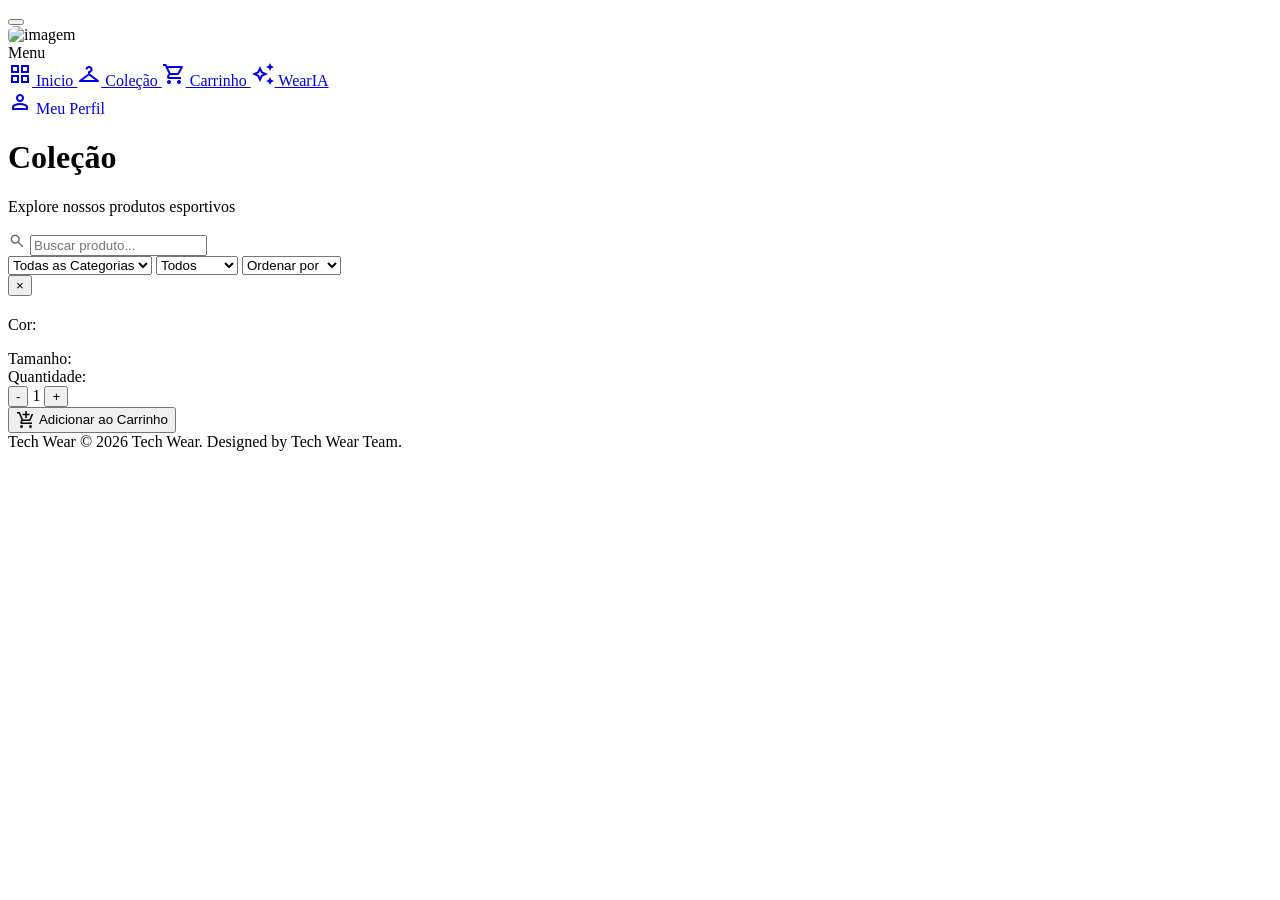
==== admin.html @ b0c4484c "docs: adiciona documentação técnica ABNT do sistema Tech Wear - Adiciona Documentacao_TechWear_ABNT." ====
<!DOCTYPE html>
<html lang="pt-BR" data-theme="dark">
<head>
    <meta charset="UTF-8">
    <meta name="viewport" content="width=device-width, initial-scale=1.0">
    <title>Admin - Tech Wear</title>
    <link rel="icon" type="image/x-icon" href="favicon.png">
    <script>
        (function() {
            var savedTheme = localStorage.getItem('theme') || 'dark';
            document.documentElement.setAttribute('data-theme', savedTheme);
            var sessao = JSON.parse(localStorage.getItem('tw_sessao') || 'null');
            if (!sessao || sessao.perfil !== 'admin') { window.location.replace('markets.html'); }
        })();
    </script>
    <link rel="preconnect" href="https://fonts.googleapis.com">
    <link rel="preconnect" href="https://fonts.gstatic.com" crossorigin>
    <link href="https://fonts.googleapis.com/css2?family=Instrument+Sans:wght@400;500;600;700&display=swap" rel="stylesheet">
    <link rel="stylesheet" href="https://fonts.googleapis.com/css2?family=Material+Symbols+Outlined:opsz,wght,FILL,GRAD@24,400,0,0" />
    <link rel="stylesheet" href="css/templatemo-crypto-style.css">
    <link rel="stylesheet" href="css/templatemo-crypto-pages.css">
</head>
    <button class="mobile-menu-toggle" id="mobileMenuToggle">
        <div class="hamburger"><span></span><span></span><span></span></div>
    </button>
    <div class="sidebar-overlay" id="sidebarOverlay"></div>

    <div class="dashboard">
        <aside class="sidebar" id="sidebar">
            <div class="logo">
                <img src="sidebar logo.png" alt="imagem" style="height: 40px; border-radius: 6px; object-fit: cover;">
            </div>
            <nav class="nav-section">
                <div class="nav-label">Menu</div>
                <a href="index.html" class="nav-item">
                    <span class="nav-icon material-symbols-outlined">grid_view</span>
                    Inicio
                </a>
                <a href="markets.html" class="nav-item">
                    <span class="nav-icon material-symbols-outlined">checkroom</span>
                    Coleção
                </a>
                <a href="wallet.html" class="nav-item">
                    <span class="nav-icon material-symbols-outlined">shopping_cart</span>
                    Carrinho
                </a>
                <a href="wearia.html" class="nav-item">
                    <span class="nav-icon material-symbols-outlined">auto_awesome</span>
                    WearIA
                </a>
                <a href="frete.html" class="nav-item">
                    <span class="nav-icon material-symbols-outlined">local_shipping</span>
                    Frete
                </a>
            </nav>
            <div class="sidebar-footer">
                <a href="dashboard.html" class="logout-btn" style="text-decoration:none;">
                    <span class="material-symbols-outlined">bar_chart</span>
                    Dashboard
                </a>
                <a href="admin.html" class="logout-btn active" style="text-decoration:none;">
                    <span class="material-symbols-outlined">shield</span>
                    Admin
                </a>
                <a href="settings.html" class="logout-btn" style="text-decoration:none;">
                    <span class="material-symbols-outlined">person</span>
                    Meu Perfil
                </a>
            </div>
        </aside>

        <main class="main-content">
            <div class="page-header">
                <h1>Painel Admin</h1>
                <p>Gerencie produtos, pedidos e usuários</p>
            </div>

            <!-- Stats -->
            <div class="admin-stats">
                <div class="stat-card">
                    <div class="stat-number" id="statProdutos">0</div>
                    <div class="stat-label">Produtos</div>
                </div>
                <div class="stat-card">
                    <div class="stat-number" id="statPedidos">0</div>
                    <div class="stat-label">Pedidos</div>
                </div>
                <div class="stat-card">
                    <div class="stat-number" id="statUsuarios">0</div>
                    <div class="stat-label">Usuários</div>
                </div>
                <div class="stat-card">
                    <div class="stat-number" id="statReceita">R$ 0</div>
                    <div class="stat-label">Receita Total</div>
                </div>
            </div>

            <!-- Atalho para Simulador de Frete -->
            <div class="card" style="margin-bottom:24px;display:flex;align-items:center;justify-content:space-between;gap:16px;flex-wrap:wrap;">
                <div style="display:flex;align-items:center;gap:14px;">
                    <div style="width:44px;height:44px;background:rgba(153,153,153,0.12);border-radius:10px;display:flex;align-items:center;justify-content:center;">
                        <span class="material-symbols-outlined" style="font-size:22px;color:var(--accent-copper);">local_shipping</span>
                    </div>
                    <div>
                        <div style="font-size:15px;font-weight:700;color:var(--text-primary);">Simulador de Frete Logístico</div>
                        <div style="font-size:13px;color:var(--text-secondary);">Audite custos ANTT, impostos, rateio por pedido e prazo de entrega</div>
                    </div>
                </div>
                <a href="frete.html" style="text-decoration:none;">
                    <button class="btn primary" style="display:flex;align-items:center;gap:8px;white-space:nowrap;">
                        <span class="material-symbols-outlined" style="font-size:16px;">open_in_new</span>
                        Abrir Simulador
                    </button>
                </a>
            </div>

            <!-- Adicionar Produto -->
            <div class="card">
                <h3 class="card-title">Adicionar Produto</h3>
                <div class="form-grid">
                    <div class="form-group">
                        <label class="form-label">Nome do Produto</label>
                        <input type="text" class="form-input" id="adminNome" placeholder="Ex: Camiseta Sport">
                    </div>
                    <div class="form-group">
                        <label class="form-label">Categoria</label>
                        <select class="form-select" id="adminCategoria">
                            <option value="camisetas">Camisetas</option>
                            <option value="calcas">Calças</option>
                            <option value="jaquetas">Jaquetas</option>
                            <option value="moletons">Moletons</option>
                            <option value="shorts">Shorts</option>
                        </select>
                    </div>
                    <div class="form-group">
                        <label class="form-label">Preço (R$)</label>
                        <input type="number" class="form-input" id="adminPreco" placeholder="99.90" step="0.01" min="0">
                    </div>
                    <div class="form-group">
                        <label class="form-label">Estoque</label>
                        <input type="number" class="form-input" id="adminEstoque" placeholder="10" min="0">
                    </div>
                    <div class="form-group">
                        <label class="form-label">Cor</label>
                        <input type="text" class="form-input" id="adminCor" placeholder="Ex: Preto">
                    </div>
                    <div class="form-group">
                        <label class="form-label">Cor HEX</label>
                        <div style="display:flex;align-items:center;gap:10px;">
                            <input type="color" id="adminHexPicker" value="#808080" style="width:44px;height:38px;padding:2px;border:1px solid var(--border);border-radius:8px;background:var(--bg-secondary);cursor:pointer;">
                            <input type="text" class="form-input" id="adminHexColor" placeholder="#808080" maxlength="7" style="flex:1;font-family:'Courier New',monospace;">
                        </div>
                    </div>
                    <div class="form-group">
                        <label class="form-label">Esporte</label>
                        <select class="form-select" id="adminEsporte">
                            <option value="">Nenhum</option>
                            <option value="todos">Todos</option>
                            <option value="corrida">Corrida</option>
                            <option value="basquete">Basquete</option>
                            <option value="academia">Academia</option>
                        </select>
                    </div>
                    <div class="form-group">
                        <label class="form-label">Tamanhos (separados por vírgula)</label>
                        <input type="text" class="form-input" id="adminTamanhos" placeholder="P, M, G, GG" value="P, M, G, GG">
                    </div>
                    <div class="form-group full-width">
                        <label class="form-label">Descrição</label>
                        <input type="text" class="form-input" id="adminDesc" placeholder="Descrição do produto...">
                    </div>
                    <div class="form-group full-width">
                        <label class="form-label">Foto do Produto</label>
                        <div class="upload-area" id="uploadArea" onclick="document.getElementById('adminImagem').click()">
                            <span class="material-symbols-outlined" style="font-size:36px;color:var(--text-secondary)">upload_file</span>
                            <p>Clique para selecionar uma imagem</p>
                            <small>JPG, PNG ou WEBP</small>
                        </div>
                        <input type="file" id="adminImagem" accept="image/*" style="display:none">
                        <div class="upload-preview" id="uploadPreview" style="display:none">
                            <img id="uploadPreviewImg" src="" alt="preview">
                            <button type="button" class="upload-remove" onclick="removerFotoAdd()"><span class="material-symbols-outlined">close</span></button>
                        </div>
                    </div>
                </div>
                <div class="btn-group">
                    <button class="btn primary" id="btnAddProduto">Adicionar Produto</button>
                </div>
            </div>

            <!-- Lista de Produtos -->
            <div class="card">
                <h3 class="card-title">Produtos Cadastrados</h3>
                <div class="admin-table-wrapper">
                    <table class="admin-table">
                        <thead>
                            <tr>
                                <th>ID</th>
                                <th>Nome</th>
                                <th>Categoria</th>
                                <th>Preço</th>
                                <th>Estoque</th>
                                <th>Ações</th>
                            </tr>
                        </thead>
                        <tbody id="adminProdutosTable"></tbody>
                    </table>
                </div>
            </div>

            <!-- Lista de Pedidos -->
            <div class="card">
                <h3 class="card-title">Pedidos Recentes</h3>
                <div id="adminPedidos"></div>
            </div>

            <!-- Gerenciar Usuários -->
            <div class="card">
                <h3 class="card-title">Usuários</h3>
                <div class="admin-table-wrapper">
                    <table class="admin-table">
                        <thead><tr><th>Nome</th><th>E-mail</th><th>Perfil</th><th>Cadastro</th><th>Ação</th></tr></thead>
                        <tbody id="adminUsuariosTable"></tbody>
                    </table>
                </div>
            </div>

            <footer class="copyright">
                Tech Wear &copy; 2026 Tech Wear. Designed by Tech Wear Team.
            </footer>
        </main>
    </div>

    <!-- Modal Editar Produto -->
    <div class="edit-modal-overlay" id="editModalOverlay">
        <div class="edit-modal">
            <div class="edit-modal-header">
                <h3>Editar Produto</h3>
                <button class="modal-close" id="editModalClose"><span class="material-symbols-outlined">close</span></button>
            </div>
            <div class="edit-modal-body">
                <input type="hidden" id="editId">
                <div class="edit-form-grid">
                    <div class="form-group">
                        <label class="form-label">Nome do Produto</label>
                        <input type="text" class="form-input" id="editNome">
                    </div>
                    <div class="form-group">
                        <label class="form-label">Categoria</label>
                        <select class="form-select" id="editCategoria">
                            <option value="camisetas">Camisetas</option>
                            <option value="calcas">Calças</option>
                            <option value="jaquetas">Jaquetas</option>
                            <option value="moletons">Moletons</option>
                            <option value="shorts">Shorts</option>
                        </select>
                    </div>
                    <div class="form-group">
                        <label class="form-label">Preço (R$)</label>
                        <input type="number" class="form-input" id="editPreco" step="0.01" min="0">
                    </div>
                    <div class="form-group">
                        <label class="form-label">Estoque</label>
                        <input type="number" class="form-input" id="editEstoque" min="0">
                    </div>
                    <div class="form-group">
                        <label class="form-label">Cor</label>
                        <input type="text" class="form-input" id="editCor">
                    </div>
                    <div class="form-group">
                        <label class="form-label">Cor HEX</label>
                        <div style="display:flex;align-items:center;gap:10px;">
                            <input type="color" id="editHexPicker" value="#808080" style="width:44px;height:38px;padding:2px;border:1px solid var(--border);border-radius:8px;background:var(--bg-secondary);cursor:pointer;">
                            <input type="text" class="form-input" id="editHexColor" placeholder="#808080" maxlength="7" style="flex:1;font-family:'Courier New',monospace;">
                        </div>
                    </div>
                    <div class="form-group">
                        <label class="form-label">Esporte</label>
                        <select class="form-select" id="editEsporte">
                            <option value="">Nenhum</option>
                            <option value="todos">Todos</option>
                            <option value="corrida">Corrida</option>
                            <option value="basquete">Basquete</option>
                            <option value="academia">Academia</option>
                        </select>
                    </div>
                    <div class="form-group">
                        <label class="form-label">Tamanhos (separados por vírgula)</label>
                        <input type="text" class="form-input" id="editTamanhos">
                    </div>
                    <div class="form-group full-width">
                        <label class="form-label">Descrição</label>
                        <input type="text" class="form-input" id="editDesc">
                    </div>
                    <div class="form-group full-width">
                        <label class="form-label">Foto do Produto</label>
                        <div class="upload-area" id="editUploadArea" onclick="document.getElementById('editImagem').click()">
                            <span class="material-symbols-outlined" style="font-size:36px;color:var(--text-secondary)">upload_file</span>
                            <p>Clique para selecionar ou trocar a imagem</p>
                            <small>JPG, PNG ou WEBP</small>
                        </div>
                        <input type="file" id="editImagem" accept="image/*" style="display:none">
                        <div class="upload-preview" id="editUploadPreview" style="display:none">
                            <img id="editUploadPreviewImg" src="" alt="preview">
                            <button type="button" class="upload-remove" onclick="removerFotoEdit()"><span class="material-symbols-outlined">close</span></button>
                        </div>
                    </div>
                </div>
                <div class="edit-modal-footer">
                    <button class="btn" id="editCancelar">Cancelar</button>
                    <button class="btn primary" id="editSalvar">Salvar Alterações</button>
                </div>
            </div>
        </div>
    </div>

    <script src="https://www.gstatic.com/firebasejs/9.23.0/firebase-app-compat.js"></script>
    <script src="https://www.gstatic.com/firebasejs/9.23.0/firebase-firestore-compat.js"></script>
    <script src="https://www.gstatic.com/firebasejs/9.23.0/firebase-storage-compat.js"></script>
    <script src="js/firebase-config.js"></script>
    <script src="js/firebase-db.js"></script>
    <script src="js/produtos.js"></script>
    <script src="js/templatemo-crypto-script.js"></script>
    <script>
    (function() {
        // Sincronizar color picker <-> campo HEX (adicionar)
        var addPicker = document.getElementById('adminHexPicker');
        var addHexInput = document.getElementById('adminHexColor');
        addPicker.addEventListener('input', function() { addHexInput.value = addPicker.value; });
        addHexInput.addEventListener('input', function() {
            var v = addHexInput.value.trim();
            if (/^#[0-9a-fA-F]{6}$/.test(v)) addPicker.value = v;
        });
        // Sincronizar color picker <-> campo HEX (editar)
        var editPicker = document.getElementById('editHexPicker');
        var editHexInput = document.getElementById('editHexColor');
        editPicker.addEventListener('input', function() { editHexInput.value = editPicker.value; });
        editHexInput.addEventListener('input', function() {
            var v = editHexInput.value.trim();
            if (/^#[0-9a-fA-F]{6}$/.test(v)) editPicker.value = v;
        });

        function showToast(msg) {
            var existing = document.querySelector('.toast-notification');
            if (existing) existing.remove();
            var t = document.createElement('div');
            t.className = 'toast-notification';
            t.textContent = msg;
            t.style.cssText = 'position:fixed;bottom:30px;right:30px;background:var(--accent-copper,#999);color:#1c1c1e;padding:14px 24px;border-radius:10px;font-weight:600;font-size:14px;z-index:9999;opacity:0;transform:translateY(20px);transition:all .3s ease;font-family:inherit;';
            document.body.appendChild(t);
            requestAnimationFrame(function() { t.style.opacity='1'; t.style.transform='translateY(0)'; });
            setTimeout(function() { t.style.opacity='0'; t.style.transform='translateY(20px)'; setTimeout(function() { t.remove(); }, 300); }, 2500);
        }

        function renderStats() {
            var produtos = TechWear.getProdutos();
            var pedidos = TechWear.getPedidos();
            var usuarios = JSON.parse(localStorage.getItem('tw_usuarios') || '[]');
            var receita = 0;
            pedidos.forEach(function(p) { receita += p.total; });
            document.getElementById('statProdutos').textContent = produtos.length;
            document.getElementById('statPedidos').textContent = pedidos.length;
            document.getElementById('statUsuarios').textContent = usuarios.length;
            document.getElementById('statReceita').textContent = TechWear.formatarPreco(receita);
        }

        function renderProdutos() {
            var produtos = TechWear.getProdutos();
            var tbody = document.getElementById('adminProdutosTable');
            tbody.innerHTML = produtos.map(function(p) {
                var imgThumb = p.imagem
                    ? '<img src="' + p.imagem + '" style="width:40px;height:40px;object-fit:cover;border-radius:6px;vertical-align:middle;margin-right:8px;">'
                    : '<span class="material-symbols-outlined" style="font-size:20px;vertical-align:middle;margin-right:8px;opacity:.4">image</span>';
                return '<tr>' +
                    '<td>' + p.id + '</td>' +
                    '<td>' + imgThumb + p.nome + '</td>' +
                    '<td>' + p.categoria + '</td>' +
                    '<td>' + TechWear.formatarPreco(p.preco) + '</td>' +
                    '<td>' + p.estoque + '</td>' +
                    '<td>' +
                        '<button class="btn-sm btn-edit" onclick="abrirEditar(' + p.id + ')">' +
                            '<span class="material-symbols-outlined" style="font-size:14px;vertical-align:middle">edit</span> Editar' +
                        '</button> ' +
                        '<button class="btn-sm btn-danger" onclick="deletarProduto(' + p.id + ')">' +
                            '<span class="material-symbols-outlined" style="font-size:14px;vertical-align:middle">delete</span> Excluir' +
                        '</button>' +
                    '</td>' +
                    '</tr>';
            }).join('');
        }

        function renderPedidos() {
            var pedidos = TechWear.getPedidos();
            var container = document.getElementById('adminPedidos');
            if (pedidos.length === 0) {
                container.innerHTML = '<p style="color:var(--text-secondary);padding:20px 0;">Nenhum pedido realizado ainda.</p>';
                return;
            }
            container.innerHTML = pedidos.map(function(ped) {
                var data = new Date(ped.data).toLocaleDateString('pt-BR');
                var itensStr = ped.itens.map(function(i) { return i.quantidade + 'x ' + i.nome + ' (' + i.tamanho + ')'; }).join(', ');
                return '<div class="order-item"><div class="order-info"><span class="order-id">#' + ped.id.toString().slice(-6) + '</span><span class="order-date">' + data + '</span><p style="color:var(--text-secondary);font-size:13px;margin-top:4px;">' + itensStr + '</p></div><div class="order-right"><span class="order-total">' + TechWear.formatarPreco(ped.total) + '</span><span class="order-status">' + ped.status + '</span></div></div>';
            }).join('');
        }

        window.deletarProduto = function(id) {
            if (!confirm('Deseja excluir este produto?')) return;
            TechWearDB.removerProduto(id).then(function() {
                renderAll();
                showToast('Produto removido');
            }).catch(function() {
                showToast('Erro ao remover produto');
            });
        };

        /* ---- Upload foto ADD ---- */
        var fotoAddFile = null;
        var fotoAddUrl = '';
        document.getElementById('adminImagem').addEventListener('change', function() {
            var file = this.files[0];
            if (!file) return;
            fotoAddFile = file;
            var reader = new FileReader();
            reader.onload = function(e) {
                fotoAddUrl = e.target.result;
                document.getElementById('uploadPreviewImg').src = e.target.result;
                document.getElementById('uploadArea').style.display = 'none';
                document.getElementById('uploadPreview').style.display = 'flex';
            };
            reader.readAsDataURL(file);
        });
        window.removerFotoAdd = function() {
            fotoAddFile = null;
            fotoAddUrl = '';
            document.getElementById('adminImagem').value = '';
            document.getElementById('uploadArea').style.display = 'flex';
            document.getElementById('uploadPreview').style.display = 'none';
        };

        /* ---- Modal Editar ---- */
        var fotoEditFile = null;
        var fotoEditUrl = '';
        window.abrirEditar = function(id) {
            var p = TechWear.getProdutoPorId(id);
            if (!p) return;
            document.getElementById('editId').value = p.id;
            document.getElementById('editNome').value = p.nome;
            document.getElementById('editCategoria').value = p.categoria;
            document.getElementById('editPreco').value = p.preco;
            document.getElementById('editEstoque').value = p.estoque;
            document.getElementById('editCor').value = p.cor || '';
            var hexVal = p.hex_color || '#808080';
            document.getElementById('editHexColor').value = hexVal;
            document.getElementById('editHexPicker').value = hexVal;
            document.getElementById('editEsporte').value = p.esporte || '';
            document.getElementById('editTamanhos').value = (p.tamanhos || []).join(', ');
            document.getElementById('editDesc').value = p.descricao || '';
            fotoEditFile = null;
            fotoEditUrl = p.imagem || '';
            if (fotoEditUrl) {
                document.getElementById('editUploadPreviewImg').src = fotoEditUrl;
                document.getElementById('editUploadArea').style.display = 'none';
                document.getElementById('editUploadPreview').style.display = 'flex';
            } else {
                document.getElementById('editUploadArea').style.display = 'flex';
                document.getElementById('editUploadPreview').style.display = 'none';
            }
            document.getElementById('editModalOverlay').classList.add('active');
        };

        function fecharEditar() {
            document.getElementById('editModalOverlay').classList.remove('active');
            document.getElementById('editImagem').value = '';
        }
        document.getElementById('editModalClose').onclick = fecharEditar;
        document.getElementById('editCancelar').onclick = fecharEditar;
        document.getElementById('editModalOverlay').addEventListener('click', function(e) {
            if (e.target === this) fecharEditar();
        });

        document.getElementById('editImagem').addEventListener('change', function() {
            var file = this.files[0];
            if (!file) return;
            fotoEditFile = file;
            var reader = new FileReader();
            reader.onload = function(e) {
                fotoEditUrl = e.target.result;
                document.getElementById('editUploadPreviewImg').src = e.target.result;
                document.getElementById('editUploadArea').style.display = 'none';
                document.getElementById('editUploadPreview').style.display = 'flex';
            };
            reader.readAsDataURL(file);
        });
        window.removerFotoEdit = function() {
            fotoEditFile = null;
            fotoEditUrl = '';
            document.getElementById('editImagem').value = '';
            document.getElementById('editUploadArea').style.display = 'flex';
            document.getElementById('editUploadPreview').style.display = 'none';
        };

        document.getElementById('editSalvar').addEventListener('click', function() {
            var id = parseInt(document.getElementById('editId').value);
            var nome = document.getElementById('editNome').value.trim();
            var preco = parseFloat(document.getElementById('editPreco').value);
            var estoque = parseInt(document.getElementById('editEstoque').value);
            if (!nome || isNaN(preco) || isNaN(estoque)) { showToast('Preencha nome, preço e estoque'); return; }
            var tamanhos = document.getElementById('editTamanhos').value.split(',').map(function(t) { return t.trim(); }).filter(Boolean);
            var btn = document.getElementById('editSalvar');
            btn.disabled = true;
            btn.textContent = 'Salvando...';
            var dados = {
                nome: nome,
                categoria: document.getElementById('editCategoria').value,
                preco: preco,
                estoque: estoque,
                cor: document.getElementById('editCor').value.trim(),
                hex_color: document.getElementById('editHexColor').value.trim() || '#808080',
                esporte: document.getElementById('editEsporte').value,
                tamanhos: tamanhos.length > 0 ? tamanhos : ['P', 'M', 'G'],
                descricao: document.getElementById('editDesc').value.trim()
            };
            if (fotoEditUrl) dados.imagem = fotoEditUrl;
            TechWearDB.editarProduto(id, dados, fotoEditFile || null)
                .then(function() {
                    fecharEditar();
                    renderAll();
                    showToast('Produto atualizado!');
                })
                .catch(function() { showToast('Erro ao salvar produto'); })
                .finally(function() { btn.disabled = false; btn.textContent = 'Salvar Alterações'; });
        });

        document.getElementById('btnAddProduto').addEventListener('click', function() {
            var nome = document.getElementById('adminNome').value.trim();
            var preco = parseFloat(document.getElementById('adminPreco').value);
            var estoque = parseInt(document.getElementById('adminEstoque').value);
            if (!nome || isNaN(preco) || isNaN(estoque)) { showToast('Preencha nome, preço e estoque'); return; }
            var tamanhos = document.getElementById('adminTamanhos').value.split(',').map(function(t) { return t.trim(); }).filter(function(t) { return t; });
            var btn = document.getElementById('btnAddProduto');
            btn.disabled = true;
            btn.textContent = 'Adicionando...';
            TechWearDB.adicionarProduto({
                nome: nome,
                descricao: document.getElementById('adminDesc').value.trim(),
                preco: preco,
                categoria: document.getElementById('adminCategoria').value,
                tamanhos: tamanhos.length > 0 ? tamanhos : ['P', 'M', 'G'],
                cor: document.getElementById('adminCor').value.trim() || 'Preto',
                hex_color: document.getElementById('adminHexColor').value.trim() || '#808080',
                esporte: document.getElementById('adminEsporte').value,
                imagem: fotoAddUrl,
                estoque: estoque
            }, fotoAddFile || null)
                .then(function() {
                    document.getElementById('adminNome').value = '';
                    document.getElementById('adminPreco').value = '';
                    document.getElementById('adminEstoque').value = '';
                    document.getElementById('adminDesc').value = '';
                    document.getElementById('adminCor').value = '';
                    document.getElementById('adminHexColor').value = '';
                    document.getElementById('adminHexPicker').value = '#808080';
                    removerFotoAdd();
                    renderAll();
                    showToast('Produto adicionado!');
                })
                .catch(function() { showToast('Erro ao adicionar produto'); })
                .finally(function() { btn.disabled = false; btn.textContent = 'Adicionar Produto'; });
        });

        function renderUsuarios() {
            var usuarios = JSON.parse(localStorage.getItem('tw_usuarios') || '[]');
            var sessao = TechWear.getUsuarioLogado();
            var tbody = document.getElementById('adminUsuariosTable');
            if (!tbody) return;
            if (usuarios.length === 0) {
                tbody.innerHTML = '<tr><td colspan="5" style="color:var(--text-secondary);padding:16px;">Nenhum usuário cadastrado.</td></tr>';
                return;
            }
            tbody.innerHTML = usuarios.map(function(u) {
                var isSelf = sessao && sessao.id === u.id;
                var perfil = u.perfil || 'cliente';
                var badge = perfil === 'admin'
                    ? '<span style="background:#6b8e6b22;color:#6b8e6b;padding:2px 10px;border-radius:20px;font-size:12px;font-weight:600;">Admin</span>'
                    : '<span style="background:#99999922;color:var(--text-secondary);padding:2px 10px;border-radius:20px;font-size:12px;font-weight:600;">Cliente</span>';
                var data = u.criadoEm ? new Date(u.criadoEm).toLocaleDateString('pt-BR') : '-';
                var btnLabel = perfil === 'admin' ? 'Tornar Cliente' : 'Tornar Admin';
                var btnColor = perfil === 'admin' ? '#c27878' : '#6b8e6b';
                var btnDisabled = isSelf ? 'disabled title="Não é possível alterar o próprio perfil"' : '';
                return '<tr>' +
                    '<td>' + u.nome + '</td>' +
                    '<td style="color:var(--text-secondary);font-size:13px;">' + u.email + '</td>' +
                    '<td>' + badge + '</td>' +
                    '<td style="color:var(--text-secondary);font-size:13px;">' + data + '</td>' +
                    '<td><button ' + btnDisabled + ' onclick="alterarPerfil(' + u.id + ',\'' + (perfil === 'admin' ? 'cliente' : 'admin') + '\')" style="background:' + btnColor + '22;color:' + btnColor + ';border:1px solid ' + btnColor + '44;padding:4px 12px;border-radius:6px;font-size:12px;font-weight:600;cursor:pointer;">' + btnLabel + '</button></td>' +
                    '</tr>';
            }).join('');
        }

        window.alterarPerfil = function(id, novoPerfil) {
            TechWear.alterarPerfilUsuario(id, novoPerfil);
            renderUsuarios();
            showToast('Perfil atualizado para ' + novoPerfil);
        };

        function renderAll() { renderStats(); renderProdutos(); renderPedidos(); renderUsuarios(); }
        TechWearDB.init(function() { renderAll(); });
    })();
    </script>
</body>
</html>
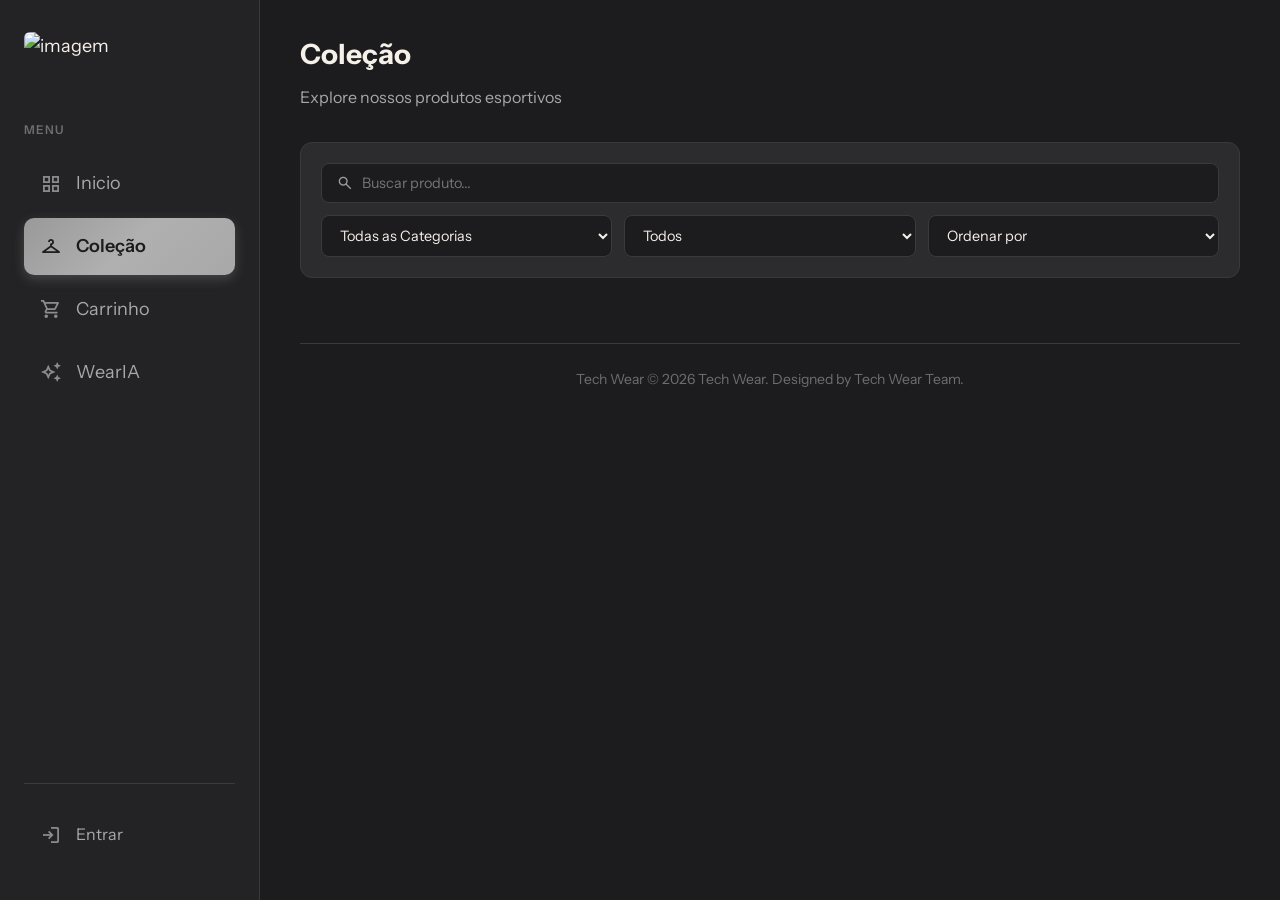
==== commit 90dd3a1d: "feat: deploy na Railway com Dockerfile e fotos locais do catálogo - Dockerfile (PyTorch CPU + YOLOv8" ====
--- a/admin.html
+++ b/admin.html
@@ -20,6 +20,7 @@
     <link rel="stylesheet" href="css/templatemo-crypto-style.css">
     <link rel="stylesheet" href="css/templatemo-crypto-pages.css">
 </head>
+<body>
     <button class="mobile-menu-toggle" id="mobileMenuToggle">
         <div class="hamburger"><span></span><span></span><span></span></div>
     </button>
@@ -413,21 +414,64 @@
             });
         };
 
+        /* ---- Redimensiona a imagem no navegador (lado maior até 600px, JPEG 0.8)
+           para não estourar a cota do localStorage ---- */
+        function redimensionarImagem(file, callback) {
+            var reader = new FileReader();
+            reader.onload = function(e) {
+                var img = new Image();
+                img.onload = function() {
+                    var max = 600;
+                    var w = img.width, h = img.height;
+                    if (w > max || h > max) {
+                        var escala = max / Math.max(w, h);
+                        w = Math.round(w * escala);
+                        h = Math.round(h * escala);
+                    }
+                    var canvas = document.createElement('canvas');
+                    canvas.width = w;
+                    canvas.height = h;
+                    var ctx = canvas.getContext('2d');
+                    // Fundo branco para PNG/WEBP com transparência
+                    ctx.fillStyle = '#ffffff';
+                    ctx.fillRect(0, 0, w, h);
+                    ctx.drawImage(img, 0, 0, w, h);
+                    var dataUrl = canvas.toDataURL('image/jpeg', 0.8);
+                    // Gera também um arquivo JPEG para o upload no Firebase Storage
+                    var bin = atob(dataUrl.split(',')[1]);
+                    var bytes = new Uint8Array(bin.length);
+                    for (var i = 0; i < bin.length; i++) bytes[i] = bin.charCodeAt(i);
+                    var nomeArq = file.name.replace(/\.[^.]+$/, '') + '.jpg';
+                    var novoArquivo;
+                    try {
+                        novoArquivo = new File([bytes], nomeArq, { type: 'image/jpeg' });
+                    } catch (err) {
+                        novoArquivo = new Blob([bytes], { type: 'image/jpeg' });
+                        novoArquivo.name = nomeArq;
+                    }
+                    callback(dataUrl, novoArquivo);
+                };
+                img.onerror = function() { callback(null, null); };
+                img.src = e.target.result;
+            };
+            reader.onerror = function() { callback(null, null); };
+            reader.readAsDataURL(file);
+        }
+
         /* ---- Upload foto ADD ---- */
         var fotoAddFile = null;
         var fotoAddUrl = '';
         document.getElementById('adminImagem').addEventListener('change', function() {
             var file = this.files[0];
             if (!file) return;
-            fotoAddFile = file;
-            var reader = new FileReader();
-            reader.onload = function(e) {
-                fotoAddUrl = e.target.result;
-                document.getElementById('uploadPreviewImg').src = e.target.result;
+            redimensionarImagem(file, function(dataUrl, arquivo) {
+                if (!dataUrl) { showToast('Não foi possível ler a imagem'); return; }
+                fotoAddFile = arquivo;
+                fotoAddUrl = dataUrl;
+                document.getElementById('uploadPreviewImg').src = dataUrl;
                 document.getElementById('uploadArea').style.display = 'none';
                 document.getElementById('uploadPreview').style.display = 'flex';
-            };
-            reader.readAsDataURL(file);
+            });
         });
         window.removerFotoAdd = function() {
             fotoAddFile = null;
@@ -481,15 +525,14 @@
         document.getElementById('editImagem').addEventListener('change', function() {
             var file = this.files[0];
             if (!file) return;
-            fotoEditFile = file;
-            var reader = new FileReader();
-            reader.onload = function(e) {
-                fotoEditUrl = e.target.result;
-                document.getElementById('editUploadPreviewImg').src = e.target.result;
+            redimensionarImagem(file, function(dataUrl, arquivo) {
+                if (!dataUrl) { showToast('Não foi possível ler a imagem'); return; }
+                fotoEditFile = arquivo;
+                fotoEditUrl = dataUrl;
+                document.getElementById('editUploadPreviewImg').src = dataUrl;
                 document.getElementById('editUploadArea').style.display = 'none';
                 document.getElementById('editUploadPreview').style.display = 'flex';
-            };
-            reader.readAsDataURL(file);
+            });
         });
         window.removerFotoEdit = function() {
             fotoEditFile = null;
@@ -520,15 +563,26 @@
                 tamanhos: tamanhos.length > 0 ? tamanhos : ['P', 'M', 'G'],
                 descricao: document.getElementById('editDesc').value.trim()
             };
-            if (fotoEditUrl) dados.imagem = fotoEditUrl;
-            TechWearDB.editarProduto(id, dados, fotoEditFile || null)
+            // Sempre atribui a imagem (string vazia = foto removida)
+            dados.imagem = fotoEditUrl;
+            function restaurarBtnEdit() { btn.disabled = false; btn.textContent = 'Salvar Alterações'; }
+            var promessa;
+            try {
+                promessa = TechWearDB.editarProduto(id, dados, fotoEditFile || null);
+            } catch (err) {
+                // Ex.: cota do localStorage excedida (erro síncrono, antes de existir a Promise)
+                restaurarBtnEdit();
+                showToast('Erro ao salvar produto: armazenamento cheio ou imagem muito grande');
+                return;
+            }
+            promessa
                 .then(function() {
                     fecharEditar();
                     renderAll();
                     showToast('Produto atualizado!');
                 })
                 .catch(function() { showToast('Erro ao salvar produto'); })
-                .finally(function() { btn.disabled = false; btn.textContent = 'Salvar Alterações'; });
+                .then(restaurarBtnEdit, restaurarBtnEdit);
         });
 
         document.getElementById('btnAddProduto').addEventListener('click', function() {
@@ -540,18 +594,28 @@
             var btn = document.getElementById('btnAddProduto');
             btn.disabled = true;
             btn.textContent = 'Adicionando...';
-            TechWearDB.adicionarProduto({
-                nome: nome,
-                descricao: document.getElementById('adminDesc').value.trim(),
-                preco: preco,
-                categoria: document.getElementById('adminCategoria').value,
-                tamanhos: tamanhos.length > 0 ? tamanhos : ['P', 'M', 'G'],
-                cor: document.getElementById('adminCor').value.trim() || 'Preto',
-                hex_color: document.getElementById('adminHexColor').value.trim() || '#808080',
-                esporte: document.getElementById('adminEsporte').value,
-                imagem: fotoAddUrl,
-                estoque: estoque
-            }, fotoAddFile || null)
+            function restaurarBtnAdd() { btn.disabled = false; btn.textContent = 'Adicionar Produto'; }
+            var promessa;
+            try {
+                promessa = TechWearDB.adicionarProduto({
+                    nome: nome,
+                    descricao: document.getElementById('adminDesc').value.trim(),
+                    preco: preco,
+                    categoria: document.getElementById('adminCategoria').value,
+                    tamanhos: tamanhos.length > 0 ? tamanhos : ['P', 'M', 'G'],
+                    cor: document.getElementById('adminCor').value.trim() || 'Preto',
+                    hex_color: document.getElementById('adminHexColor').value.trim() || '#808080',
+                    esporte: document.getElementById('adminEsporte').value,
+                    imagem: fotoAddUrl,
+                    estoque: estoque
+                }, fotoAddFile || null);
+            } catch (err) {
+                // Ex.: cota do localStorage excedida (erro síncrono, antes de existir a Promise)
+                restaurarBtnAdd();
+                showToast('Erro ao adicionar produto: armazenamento cheio ou imagem muito grande');
+                return;
+            }
+            promessa
                 .then(function() {
                     document.getElementById('adminNome').value = '';
                     document.getElementById('adminPreco').value = '';
@@ -565,7 +629,7 @@
                     showToast('Produto adicionado!');
                 })
                 .catch(function() { showToast('Erro ao adicionar produto'); })
-                .finally(function() { btn.disabled = false; btn.textContent = 'Adicionar Produto'; });
+                .then(restaurarBtnAdd, restaurarBtnAdd);
         });
 
         function renderUsuarios() {
--- a/css/templatemo-crypto-style.css
+++ b/css/templatemo-crypto-style.css
@@ -0,0 +1,708 @@
+/*
+==========================================================================
+CryptoVault - Crypto Dashboard Template
+Template Name: CryptoVault
+Template URL: https://templatemo.com
+Description: A modern cryptocurrency dashboard template with dark/light mode
+Author: TemplateMo
+Version: 1.0
+==========================================================================
+
+TemplateMo 609 Crypto Vault
+
+https://templatemo.com/tm-609-crypto-vault
+
+*/
+
+/* ========================================
+   CSS Reset & Base
+======================================== */
+* {
+    margin: 0;
+    padding: 0;
+    box-sizing: border-box;
+}
+
+/* ========================================
+   CSS Variables - Dark Theme (Default)
+======================================== */
+:root, [data-theme="dark"] {
+    --bg-primary: #1c1c1e;
+    --bg-secondary: #232325;
+    --bg-card: #2c2c2e;
+    --bg-card-hover: #343436;
+    --accent-copper: #999999;
+    --accent-copper-light: #adadad;
+    --accent-gradient: linear-gradient(135deg, #999999 0%, #b0b0b0 50%, #a8a8a8 100%);
+    --accent-gradient-hover: linear-gradient(135deg, #888888 0%, #9e9e9e 50%, #969696 100%);
+    --text-primary: #f5f0e8;
+    --text-secondary: #a8a8a8;
+    --text-muted: #6e6e6e;
+    --gain: #6b8e6b;
+    --loss: #c27878;
+    --border: #3a3a3c;
+    --shadow: rgba(0, 0, 0, 0.3);
+    --chart-grid: rgba(255, 255, 255, 0.05);
+    --overlay: rgba(0, 0, 0, 0.5);
+}
+
+/* ========================================
+   Body & Typography
+======================================== */
+body {
+    font-family: 'Instrument Sans', -apple-system, BlinkMacSystemFont, sans-serif;
+    font-size: 18px;
+    line-height: 1.6;
+    background-color: var(--bg-primary);
+    color: var(--text-primary);
+    min-height: 100vh;
+    transition: background-color 0.3s ease, color 0.3s ease;
+}
+
+/* ========================================
+   Dashboard Layout
+======================================== */
+.dashboard {
+    display: grid;
+    grid-template-columns: 260px 1fr;
+    min-height: 100vh;
+}
+
+/* Pinta a coluna da sidebar em toda a altura da página (desktop),
+   garantindo o fundo mesmo em páginas longas */
+@media (min-width: 1025px) {
+    .dashboard {
+        background: linear-gradient(to right,
+            var(--bg-secondary) 0, var(--bg-secondary) 259px,
+            var(--border) 259px, var(--border) 260px,
+            transparent 260px);
+    }
+}
+
+/* ========================================
+   Mobile Menu Toggle
+======================================== */
+.mobile-menu-toggle {
+    display: none;
+    position: fixed;
+    top: 20px;
+    left: 20px;
+    z-index: 1001;
+    width: 46px;
+    height: 46px;
+    background-color: var(--bg-card);
+    border: 1px solid var(--border);
+    border-radius: 10px;
+    cursor: pointer;
+    align-items: center;
+    justify-content: center;
+    transition: all 0.3s ease;
+}
+
+.mobile-menu-toggle:hover {
+    background-color: var(--bg-card-hover);
+}
+
+.hamburger {
+    display: flex;
+    flex-direction: column;
+    gap: 5px;
+}
+
+.hamburger span {
+    display: block;
+    width: 22px;
+    height: 2px;
+    background-color: var(--text-primary);
+    transition: all 0.3s ease;
+}
+
+.mobile-menu-toggle.active .hamburger span:nth-child(1) {
+    transform: rotate(45deg) translate(5px, 5px);
+}
+
+.mobile-menu-toggle.active .hamburger span:nth-child(2) {
+    opacity: 0;
+}
+
+.mobile-menu-toggle.active .hamburger span:nth-child(3) {
+    transform: rotate(-45deg) translate(5px, -5px);
+}
+
+.mobile-menu-toggle.active {
+    left: auto;
+    right: 20px;
+}
+
+/* ========================================
+   Sidebar Overlay
+======================================== */
+.sidebar-overlay {
+    position: fixed;
+    inset: 0;
+    background-color: var(--overlay);
+    z-index: 999;
+    opacity: 0;
+    pointer-events: none;
+    transition: opacity 0.3s ease;
+}
+
+.sidebar-overlay.active {
+    opacity: 1;
+    pointer-events: auto;
+}
+
+/* ========================================
+   Sidebar
+======================================== */
+.sidebar {
+    background-color: var(--bg-secondary);
+    padding: 32px 24px;
+    border-right: 1px solid var(--border);
+    display: flex;
+    flex-direction: column;
+    transition: transform 0.3s ease, background-color 0.3s ease;
+    z-index: 1000;
+    height: 100vh;
+    position: sticky;
+    top: 0;
+    align-self: start;
+    overflow-y: auto;
+    overflow-x: hidden;
+}
+
+/* Sidebar Scrollbar */
+.sidebar::-webkit-scrollbar {
+    width: 6px;
+}
+
+.sidebar::-webkit-scrollbar-track {
+    background: transparent;
+    margin: 10px 0;
+}
+
+.sidebar::-webkit-scrollbar-thumb {
+    background: linear-gradient(180deg, var(--accent-copper), var(--accent-copper-light));
+    border-radius: 10px;
+}
+
+.sidebar::-webkit-scrollbar-thumb:hover {
+    background: linear-gradient(180deg, var(--accent-copper-light), var(--accent-copper));
+}
+
+.sidebar {
+    scrollbar-width: thin;
+    scrollbar-color: var(--accent-copper) transparent;
+}
+
+/* ========================================
+   Logo
+======================================== */
+.logo {
+    display: flex;
+    align-items: center;
+    gap: 12px;
+    margin-bottom: 48px;
+}
+
+.logo-icon {
+    width: 42px;
+    height: 42px;
+    background: var(--accent-gradient);
+    border-radius: 10px;
+    display: flex;
+    align-items: center;
+    justify-content: center;
+    font-weight: 700;
+    font-size: 20px;
+    color: #1c1c1e;
+    box-shadow: 0 4px 12px rgba(153, 153, 153, 0.25);
+}
+
+.logo-text {
+    font-size: 22px;
+    font-weight: 700;
+    color: var(--text-primary);
+}
+
+/* ========================================
+   Navigation
+======================================== */
+.nav-section {
+    margin-bottom: 32px;
+}
+
+.nav-label {
+    font-size: 12px;
+    font-weight: 600;
+    color: var(--text-muted);
+    text-transform: uppercase;
+    letter-spacing: 1px;
+    margin-bottom: 16px;
+}
+
+.nav-item {
+    display: flex;
+    align-items: center;
+    gap: 14px;
+    padding: 14px 16px;
+    border-radius: 10px;
+    color: var(--text-secondary);
+    text-decoration: none;
+    margin-bottom: 6px;
+    transition: all 0.2s ease;
+}
+
+.nav-item:hover {
+    background-color: var(--bg-card);
+    color: var(--text-primary);
+}
+
+.nav-item.active {
+    background: var(--accent-gradient);
+    color: #1c1c1e;
+    font-weight: 600;
+    box-shadow: 0 4px 12px rgba(153, 153, 153, 0.3);
+}
+
+.nav-item.active:hover {
+    background: var(--accent-gradient-hover);
+}
+
+.nav-icon {
+    font-size: 22px;
+    width: 22px;
+    height: 22px;
+    opacity: 0.8;
+    line-height: 1;
+    vertical-align: middle;
+    user-select: none;
+    flex-shrink: 0;
+}
+
+.nav-item.active .nav-icon {
+    opacity: 1;
+}
+
+/* ========================================
+   Sidebar Footer
+======================================== */
+.sidebar-footer {
+    margin-top: auto;
+    padding-top: 24px;
+    border-top: 1px solid var(--border);
+    background-color: var(--bg-secondary);
+}
+
+.logout-btn {
+    display: flex;
+    align-items: center;
+    gap: 14px;
+    padding: 14px 16px;
+    border-radius: 10px;
+    color: var(--text-secondary);
+    text-decoration: none;
+    width: 100%;
+    background: none;
+    border: none;
+    font-family: inherit;
+    font-size: 16px;
+    cursor: pointer;
+    transition: all 0.2s ease;
+    margin-bottom: 6px;
+}
+
+.logout-btn:hover {
+    background-color: var(--bg-card);
+    color: var(--text-primary);
+}
+
+.logout-btn.active {
+    background: var(--accent-gradient);
+    color: #1c1c1e;
+    font-weight: 600;
+    box-shadow: 0 4px 12px rgba(153, 153, 153, 0.3);
+}
+
+.logout-btn .material-symbols-outlined {
+    font-size: 22px;
+    width: 22px;
+    height: 22px;
+    opacity: 0.8;
+    line-height: 1;
+    vertical-align: middle;
+    user-select: none;
+    flex-shrink: 0;
+}
+
+.logout-btn:hover .material-symbols-outlined,
+.logout-btn.active .material-symbols-outlined {
+    opacity: 1;
+}
+
+/* ========================================
+   Main Content
+======================================== */
+.main-content {
+    padding: 32px 40px;
+    overflow-y: auto;
+    min-width: 0;
+    transition: background-color 0.3s ease;
+    /* Em monitores grandes o conteúdo não estica além de 1600px e fica centralizado */
+    width: 100%;
+    max-width: 1600px;
+    justify-self: center;
+}
+
+/* Campos de formulário nunca ultrapassam o container
+   (evita overflow horizontal em grids de duas colunas) */
+.main-content input,
+.main-content select,
+.main-content textarea {
+    max-width: 100%;
+}
+
+.main-content::-webkit-scrollbar {
+    width: 8px;
+}
+
+.main-content::-webkit-scrollbar-track {
+    background: var(--bg-primary);
+}
+
+.main-content::-webkit-scrollbar-thumb {
+    background: linear-gradient(180deg, var(--accent-copper), var(--accent-copper-light));
+    border-radius: 10px;
+}
+
+.main-content {
+    scrollbar-width: thin;
+    scrollbar-color: var(--accent-copper) var(--bg-primary);
+}
+
+/* ========================================
+   Page Header
+======================================== */
+.page-header {
+    margin-bottom: 32px;
+}
+
+.page-header h1 {
+    font-size: 28px;
+    font-weight: 700;
+    margin-bottom: 8px;
+}
+
+.page-header p {
+    color: var(--text-secondary);
+    font-size: 16px;
+}
+
+/* ========================================
+   Cards
+======================================== */
+.card {
+    background-color: var(--bg-card);
+    border-radius: 14px;
+    padding: 28px;
+    border: 1px solid var(--border);
+    transition: all 0.3s ease;
+}
+
+.card-header {
+    display: flex;
+    justify-content: space-between;
+    align-items: center;
+    margin-bottom: 24px;
+}
+
+.card-title {
+    font-size: 20px;
+    font-weight: 600;
+    color: var(--text-primary);
+}
+
+.card-description {
+    font-size: 14px;
+    color: var(--text-secondary);
+}
+
+/* ========================================
+   Buttons
+======================================== */
+.btn {
+    padding: 14px 28px;
+    border-radius: 10px;
+    font-size: 16px;
+    font-weight: 600;
+    font-family: inherit;
+    cursor: pointer;
+    transition: all 0.2s ease;
+    border: 1px solid var(--border);
+    background-color: transparent;
+    color: var(--text-primary);
+}
+
+.btn:hover {
+    background-color: var(--bg-card-hover);
+}
+
+.btn.primary {
+    background: var(--accent-gradient);
+    border: none;
+    color: #1c1c1e;
+}
+
+.btn.primary:hover {
+    background: var(--accent-gradient-hover);
+    transform: translateY(-2px);
+}
+
+.btn.danger {
+    color: var(--loss);
+    border-color: var(--loss);
+}
+
+.btn.danger:hover {
+    background-color: rgba(194, 120, 120, 0.15);
+}
+
+.btn-group {
+    display: flex;
+    gap: 16px;
+    margin-top: 24px;
+}
+
+/* ========================================
+   Form Elements
+======================================== */
+.form-grid {
+    display: grid;
+    grid-template-columns: repeat(2, 1fr);
+    gap: 24px;
+}
+
+.form-group {
+    margin-bottom: 24px;
+}
+
+.form-group.full-width {
+    grid-column: span 2;
+}
+
+.form-label {
+    display: block;
+    font-size: 14px;
+    font-weight: 600;
+    color: var(--text-primary);
+    margin-bottom: 8px;
+}
+
+.form-input {
+    width: 100%;
+    padding: 14px 18px;
+    background-color: var(--bg-primary);
+    border: 1px solid var(--border);
+    border-radius: 10px;
+    font-size: 16px;
+    font-family: inherit;
+    color: var(--text-primary);
+    transition: all 0.2s ease;
+}
+
+.form-input:focus {
+    outline: none;
+    border-color: var(--accent-copper);
+}
+
+.form-input::placeholder {
+    color: var(--text-muted);
+}
+
+.form-select {
+    width: 100%;
+    padding: 14px 18px;
+    background-color: var(--bg-primary);
+    border: 1px solid var(--border);
+    border-radius: 10px;
+    font-size: 16px;
+    font-family: inherit;
+    color: var(--text-primary);
+    cursor: pointer;
+    appearance: none;
+    background-image: url("data:image/svg+xml,%3Csvg xmlns='http://www.w3.org/2000/svg' width='24' height='24' viewBox='0 0 24 24' fill='none' stroke='%236e6e6e' stroke-width='2'%3E%3Cpolyline points='6 9 12 15 18 9'%3E%3C/polyline%3E%3C/svg%3E");
+    background-repeat: no-repeat;
+    background-position: right 16px center;
+}
+
+.form-select:focus {
+    outline: none;
+    border-color: var(--accent-copper);
+}
+
+/* ========================================
+   Toggle Switches
+======================================== */
+.toggle-item {
+    display: flex;
+    align-items: center;
+    justify-content: space-between;
+    padding: 16px 0;
+    border-bottom: 1px solid var(--border);
+}
+
+.toggle-item:last-child {
+    border-bottom: none;
+}
+
+.toggle-info {
+    flex: 1;
+}
+
+.toggle-title {
+    font-size: 16px;
+    font-weight: 600;
+    color: var(--text-primary);
+    margin-bottom: 4px;
+}
+
+.toggle-description {
+    font-size: 14px;
+    color: var(--text-secondary);
+}
+
+.toggle-switch {
+    position: relative;
+    width: 52px;
+    height: 28px;
+    background-color: var(--border);
+    border-radius: 14px;
+    cursor: pointer;
+    transition: background 0.3s ease;
+}
+
+.toggle-switch::after {
+    content: '';
+    position: absolute;
+    top: 3px;
+    left: 3px;
+    width: 22px;
+    height: 22px;
+    background-color: var(--text-primary);
+    border-radius: 50%;
+    transition: transform 0.3s ease;
+}
+
+.toggle-switch.active {
+    background: var(--accent-gradient);
+}
+
+.toggle-switch.active::after {
+    transform: translateX(24px);
+    background-color: #1c1c1e;
+}
+
+/* ========================================
+   Coin Icons
+======================================== */
+.coin-icon {
+    width: 36px;
+    height: 36px;
+    border-radius: 50%;
+    display: flex;
+    align-items: center;
+    justify-content: center;
+    font-weight: 700;
+    font-size: 14px;
+    color: #fff;
+}
+
+.coin-icon.btc { background: linear-gradient(135deg, #f7931a, #c77b15); }
+.coin-icon.eth { background: linear-gradient(135deg, #627eea, #4a5fc1); }
+.coin-icon.usdt { background: linear-gradient(135deg, #26a17b, #1a7a5c); }
+.coin-icon.bnb { background: linear-gradient(135deg, #f3ba2f, #c99a27); }
+.coin-icon.sol { background: linear-gradient(135deg, #9945ff, #14f195); }
+.coin-icon.xrp { background: linear-gradient(135deg, #23292f, #000000); }
+.coin-icon.ada { background: linear-gradient(135deg, #0033ad, #002276); }
+.coin-icon.doge { background: linear-gradient(135deg, #c3a634, #ba9f33); }
+.coin-icon.dot { background: linear-gradient(135deg, #e6007a, #c40068); }
+.coin-icon.matic { background: linear-gradient(135deg, #8247e5, #6b3bc4); }
+
+/* ========================================
+   Copyright Footer
+======================================== */
+.copyright {
+    text-align: center;
+    padding: 24px 40px;
+    color: var(--text-muted);
+    font-size: 14px;
+    border-top: 1px solid var(--border);
+    margin-top: 40px;
+}
+
+.copyright a {
+    color: var(--accent-copper);
+    text-decoration: none;
+}
+
+.copyright a:hover {
+    color: var(--accent-copper-light);
+}
+
+/* ========================================
+   Responsive - Tablet
+======================================== */
+@media (max-width: 1024px) {
+    .mobile-menu-toggle {
+        display: flex;
+    }
+
+    .dashboard {
+        grid-template-columns: 1fr;
+    }
+
+    .sidebar {
+        position: fixed;
+        top: 0;
+        left: 0;
+        height: 100vh;
+        width: 280px;
+        transform: translateX(-100%);
+        box-shadow: 4px 0 24px var(--shadow);
+    }
+
+    .sidebar.active {
+        transform: translateX(0);
+    }
+
+    .main-content {
+        padding: 24px;
+        padding-top: 80px;
+    }
+
+    .form-grid {
+        grid-template-columns: 1fr;
+    }
+
+    .form-group.full-width {
+        grid-column: span 1;
+    }
+}
+
+/* ========================================
+   Responsive - Mobile
+======================================== */
+@media (max-width: 640px) {
+    .main-content {
+        padding: 16px;
+        padding-top: 80px;
+    }
+
+    .btn-group {
+        flex-direction: column;
+    }
+
+    .card {
+        padding: 20px;
+    }
+}
--- a/css/templatemo-crypto-pages.css
+++ b/css/templatemo-crypto-pages.css
@@ -0,0 +1,2164 @@
+/*
+==========================================================================
+CryptoVault - Pages Styles (Wallet, Markets, Settings)
+==========================================================================
+
+TemplateMo 609 Crypto Vault
+
+https://templatemo.com/tm-609-crypto-vault
+
+*/
+
+/* ========================================
+   Balance Cards (Wallet Page)
+======================================== */
+.balance-cards {
+    display: grid;
+    grid-template-columns: repeat(3, 1fr);
+    gap: 24px;
+    margin-bottom: 32px;
+}
+
+.balance-card {
+    background-color: var(--bg-card);
+    border-radius: 14px;
+    padding: 24px;
+    border: 1px solid var(--border);
+    transition: all 0.3s ease;
+}
+
+.balance-card:hover {
+    border-color: var(--accent-copper);
+    transform: translateY(-2px);
+    box-shadow: 0 8px 24px var(--shadow);
+}
+
+.balance-card.primary {
+    background: var(--accent-gradient);
+    border: none;
+}
+
+.balance-card.primary .balance-label,
+.balance-card.primary .balance-value,
+.balance-card.primary .balance-change {
+    color: #1c1c1e;
+}
+
+.balance-icon {
+    width: 48px;
+    height: 48px;
+    background-color: rgba(184, 115, 51, 0.15);
+    border-radius: 10px;
+    display: flex;
+    align-items: center;
+    justify-content: center;
+    margin-bottom: 16px;
+}
+
+.balance-card.primary .balance-icon {
+    background-color: rgba(28, 28, 30, 0.2);
+}
+
+.balance-label {
+    font-size: 14px;
+    color: var(--text-secondary);
+    margin-bottom: 8px;
+}
+
+.balance-value {
+    font-size: 28px;
+    font-weight: 700;
+    color: var(--text-primary);
+    margin-bottom: 8px;
+}
+
+.balance-change {
+    font-size: 14px;
+    color: var(--gain);
+}
+
+.balance-change.negative {
+    color: var(--loss);
+}
+
+/* ========================================
+   Action Buttons
+======================================== */
+.action-buttons {
+    display: flex;
+    gap: 16px;
+    margin-bottom: 32px;
+}
+
+.action-btn {
+    display: flex;
+    align-items: center;
+    gap: 10px;
+    padding: 14px 24px;
+    border-radius: 10px;
+    font-size: 16px;
+    font-weight: 600;
+    font-family: inherit;
+    cursor: pointer;
+    transition: all 0.2s ease;
+    border: 1px solid var(--border);
+    background-color: var(--bg-card);
+    color: var(--text-primary);
+}
+
+.action-btn:hover {
+    background-color: var(--bg-card-hover);
+    border-color: var(--accent-copper);
+}
+
+.action-btn.primary {
+    background: var(--accent-gradient);
+    border: none;
+    color: #1c1c1e;
+}
+
+.action-btn.primary:hover {
+    background: var(--accent-gradient-hover);
+    transform: translateY(-2px);
+}
+
+/* ========================================
+   Content Grid
+======================================== */
+.content-grid {
+    display: grid;
+    grid-template-columns: 1fr 400px;
+    gap: 24px;
+    margin-bottom: 32px;
+}
+
+/* ========================================
+   Wallet List
+======================================== */
+.wallet-list {
+    display: flex;
+    flex-direction: column;
+    gap: 16px;
+}
+
+.wallet-item {
+    display: flex;
+    align-items: center;
+    gap: 16px;
+    padding: 16px;
+    background-color: rgba(255, 255, 255, 0.03);
+    border-radius: 10px;
+    transition: all 0.2s ease;
+}
+
+.wallet-item:hover {
+    background-color: rgba(255, 255, 255, 0.06);
+}
+
+.wallet-icon {
+    width: 48px;
+    height: 48px;
+    border-radius: 50%;
+    display: flex;
+    align-items: center;
+    justify-content: center;
+    font-weight: 700;
+    font-size: 18px;
+    color: #fff;
+}
+
+.wallet-icon.btc { background: linear-gradient(135deg, #f7931a, #c77b15); }
+.wallet-icon.eth { background: linear-gradient(135deg, #627eea, #4a5fc1); }
+.wallet-icon.usdt { background: linear-gradient(135deg, #26a17b, #1a7a5c); }
+.wallet-icon.sol { background: linear-gradient(135deg, #9945ff, #14f195); }
+
+.wallet-info {
+    flex: 1;
+}
+
+.wallet-name {
+    font-size: 16px;
+    font-weight: 600;
+    color: var(--text-primary);
+    margin-bottom: 4px;
+}
+
+.wallet-address {
+    font-size: 13px;
+    color: var(--text-muted);
+    font-family: monospace;
+}
+
+.wallet-balance {
+    text-align: right;
+}
+
+.wallet-amount {
+    font-size: 16px;
+    font-weight: 600;
+    color: var(--text-primary);
+    margin-bottom: 4px;
+}
+
+.wallet-usd {
+    font-size: 14px;
+    color: var(--text-secondary);
+}
+
+.copy-btn {
+    padding: 8px;
+    background: none;
+    border: 1px solid var(--border);
+    border-radius: 6px;
+    cursor: pointer;
+    color: var(--text-secondary);
+    transition: all 0.2s ease;
+}
+
+.copy-btn:hover {
+    background-color: var(--bg-card-hover);
+    color: var(--accent-copper);
+    border-color: var(--accent-copper);
+}
+
+/* ========================================
+   QR Code Section
+======================================== */
+.qr-section {
+    text-align: center;
+    padding: 24px;
+}
+
+.qr-code {
+    width: 180px;
+    height: 180px;
+    background-color: #fff;
+    border-radius: 12px;
+    margin: 0 auto 20px;
+    display: flex;
+    align-items: center;
+    justify-content: center;
+    padding: 16px;
+}
+
+.qr-code svg {
+    width: 100%;
+    height: 100%;
+}
+
+.qr-address {
+    font-size: 13px;
+    color: var(--text-muted);
+    font-family: monospace;
+    word-break: break-all;
+    margin-bottom: 16px;
+    padding: 12px;
+    background-color: rgba(255, 255, 255, 0.03);
+    border-radius: 8px;
+}
+
+.qr-actions {
+    display: flex;
+    gap: 12px;
+    justify-content: center;
+}
+
+.qr-btn {
+    padding: 10px 20px;
+    border-radius: 8px;
+    font-size: 14px;
+    font-weight: 600;
+    font-family: inherit;
+    cursor: pointer;
+    transition: all 0.2s ease;
+    border: 1px solid var(--border);
+    background-color: transparent;
+    color: var(--text-primary);
+}
+
+.qr-btn:hover {
+    background-color: var(--bg-card-hover);
+}
+
+.qr-btn.primary {
+    background: var(--accent-gradient);
+    border: none;
+    color: #1c1c1e;
+}
+
+/* ========================================
+   Staking Section
+======================================== */
+.staking-grid {
+    display: grid;
+    grid-template-columns: repeat(2, 1fr);
+    gap: 16px;
+}
+
+.staking-card {
+    padding: 20px;
+    background-color: rgba(255, 255, 255, 0.03);
+    border-radius: 12px;
+    border: 1px solid var(--border);
+    transition: all 0.2s ease;
+}
+
+.staking-card:hover {
+    border-color: var(--accent-copper);
+}
+
+.staking-header {
+    display: flex;
+    align-items: center;
+    gap: 12px;
+    margin-bottom: 16px;
+}
+
+.staking-icon {
+    width: 40px;
+    height: 40px;
+    border-radius: 50%;
+    display: flex;
+    align-items: center;
+    justify-content: center;
+    font-weight: 700;
+    font-size: 14px;
+    color: #fff;
+}
+
+.staking-name {
+    font-size: 16px;
+    font-weight: 600;
+    color: var(--text-primary);
+}
+
+.staking-apy {
+    font-size: 13px;
+    color: var(--gain);
+}
+
+.staking-details {
+    display: flex;
+    justify-content: space-between;
+    margin-bottom: 12px;
+}
+
+.staking-label {
+    font-size: 13px;
+    color: var(--text-muted);
+}
+
+.staking-value {
+    font-size: 14px;
+    font-weight: 600;
+    color: var(--text-primary);
+}
+
+.staking-btn {
+    width: 100%;
+    padding: 10px;
+    border-radius: 8px;
+    font-size: 14px;
+    font-weight: 600;
+    font-family: inherit;
+    cursor: pointer;
+    transition: all 0.2s ease;
+    border: 1px solid var(--accent-copper);
+    background-color: transparent;
+    color: var(--accent-copper);
+}
+
+.staking-btn:hover {
+    background: var(--accent-gradient);
+    color: #1c1c1e;
+    border-color: transparent;
+}
+
+/* ========================================
+   Transaction History
+======================================== */
+.transaction-list {
+    display: flex;
+    flex-direction: column;
+}
+
+.transaction-item {
+    display: flex;
+    align-items: center;
+    gap: 16px;
+    padding: 16px 0;
+    border-bottom: 1px solid var(--border);
+}
+
+.transaction-item:last-child {
+    border-bottom: none;
+}
+
+.transaction-icon {
+    width: 44px;
+    height: 44px;
+    border-radius: 10px;
+    display: flex;
+    align-items: center;
+    justify-content: center;
+}
+
+.transaction-icon.deposit {
+    background-color: rgba(107, 142, 107, 0.2);
+}
+
+.transaction-icon.withdraw {
+    background-color: rgba(194, 120, 120, 0.2);
+}
+
+.transaction-icon.stake {
+    background-color: rgba(184, 115, 51, 0.2);
+}
+
+.transaction-info {
+    flex: 1;
+}
+
+.transaction-type {
+    font-size: 16px;
+    font-weight: 600;
+    color: var(--text-primary);
+    margin-bottom: 4px;
+}
+
+.transaction-date {
+    font-size: 13px;
+    color: var(--text-muted);
+}
+
+.transaction-amount {
+    text-align: right;
+}
+
+.transaction-value {
+    font-size: 16px;
+    font-weight: 600;
+    margin-bottom: 4px;
+}
+
+.transaction-value.positive {
+    color: var(--gain);
+}
+
+.transaction-value.negative {
+    color: var(--loss);
+}
+
+.transaction-status {
+    font-size: 13px;
+    padding: 4px 8px;
+    border-radius: 4px;
+}
+
+.transaction-status.completed {
+    background-color: rgba(107, 142, 107, 0.2);
+    color: var(--gain);
+}
+
+.transaction-status.pending {
+    background-color: rgba(184, 115, 51, 0.2);
+    color: var(--accent-copper);
+}
+
+/* ========================================
+   Market Stats
+======================================== */
+.market-stats {
+    display: grid;
+    grid-template-columns: repeat(4, 1fr);
+    gap: 20px;
+    margin-bottom: 32px;
+}
+
+.market-stat {
+    background-color: var(--bg-card);
+    border-radius: 12px;
+    padding: 20px;
+    border: 1px solid var(--border);
+}
+
+.market-stat-label {
+    font-size: 13px;
+    color: var(--text-muted);
+    margin-bottom: 8px;
+}
+
+.market-stat-value {
+    font-size: 22px;
+    font-weight: 700;
+    color: var(--text-primary);
+}
+
+.market-stat-change {
+    font-size: 13px;
+    margin-top: 4px;
+}
+
+.market-stat-change.positive {
+    color: var(--gain);
+}
+
+.market-stat-change.negative {
+    color: var(--loss);
+}
+
+/* ========================================
+   Search and Filters
+======================================== */
+.search-filters {
+    display: flex;
+    gap: 16px;
+    margin-bottom: 24px;
+    flex-wrap: wrap;
+}
+
+.search-box {
+    flex: 1;
+    min-width: 280px;
+    background-color: var(--bg-card);
+    border: 1px solid var(--border);
+    border-radius: 10px;
+    padding: 12px 18px;
+    display: flex;
+    align-items: center;
+    gap: 12px;
+}
+
+.search-box input {
+    background: none;
+    border: none;
+    color: var(--text-primary);
+    font-size: 16px;
+    width: 100%;
+    font-family: inherit;
+}
+
+.search-box input::placeholder {
+    color: var(--text-muted);
+}
+
+.search-box input:focus {
+    outline: none;
+}
+
+.filter-tabs {
+    display: flex;
+    gap: 8px;
+}
+
+.filter-tab {
+    padding: 10px 18px;
+    border-radius: 8px;
+    font-size: 14px;
+    font-weight: 500;
+    background: none;
+    border: 1px solid var(--border);
+    color: var(--text-secondary);
+    cursor: pointer;
+    font-family: inherit;
+    transition: all 0.2s ease;
+}
+
+.filter-tab:hover {
+    color: var(--text-primary);
+    border-color: var(--accent-copper);
+}
+
+.filter-tab.active {
+    background: var(--accent-gradient);
+    color: #1c1c1e;
+    border: none;
+}
+
+/* ========================================
+   Market Table
+======================================== */
+.market-table {
+    width: 100%;
+    border-collapse: collapse;
+}
+
+.market-table th {
+    text-align: left;
+    padding: 12px 16px;
+    font-size: 12px;
+    font-weight: 600;
+    color: var(--text-muted);
+    text-transform: uppercase;
+    letter-spacing: 0.5px;
+    border-bottom: 1px solid var(--border);
+}
+
+.market-table th.text-right {
+    text-align: right;
+}
+
+.market-table td {
+    padding: 16px;
+    border-bottom: 1px solid var(--border);
+    vertical-align: middle;
+}
+
+.market-table tr:last-child td {
+    border-bottom: none;
+}
+
+.market-table tr:hover {
+    background-color: rgba(255, 255, 255, 0.02);
+}
+
+.coin-cell {
+    display: flex;
+    align-items: center;
+    gap: 12px;
+}
+
+.coin-rank {
+    font-size: 13px;
+    color: var(--text-muted);
+    width: 24px;
+}
+
+.price-cell {
+    font-size: 15px;
+    font-weight: 600;
+    color: var(--text-primary);
+    text-align: right;
+}
+
+.change-cell {
+    text-align: right;
+    font-size: 14px;
+    font-weight: 600;
+}
+
+.change-cell.positive {
+    color: var(--gain);
+}
+
+.change-cell.negative {
+    color: var(--loss);
+}
+
+.volume-cell,
+.mcap-cell {
+    text-align: right;
+    font-size: 14px;
+    color: var(--text-secondary);
+}
+
+.star-btn {
+    background: none;
+    border: none;
+    cursor: pointer;
+    color: var(--text-muted);
+    padding: 4px;
+    font-size: 18px;
+    transition: color 0.2s ease;
+}
+
+.star-btn:hover,
+.star-btn.active {
+    color: var(--accent-copper);
+}
+
+/* ========================================
+   Trending Section
+======================================== */
+.trending-list {
+    display: flex;
+    flex-direction: column;
+    gap: 4px;
+}
+
+.trending-item {
+    display: flex;
+    align-items: center;
+    gap: 12px;
+    padding: 12px;
+    border-radius: 10px;
+    transition: background-color 0.2s ease;
+}
+
+.trending-item:hover {
+    background-color: rgba(255, 255, 255, 0.03);
+}
+
+.trending-rank {
+    width: 24px;
+    height: 24px;
+    border-radius: 6px;
+    background-color: rgba(184, 115, 51, 0.15);
+    display: flex;
+    align-items: center;
+    justify-content: center;
+    font-size: 12px;
+    font-weight: 700;
+    color: var(--accent-copper);
+}
+
+.trending-coin {
+    display: flex;
+    align-items: center;
+    gap: 10px;
+    flex: 1;
+}
+
+.trending-icon {
+    width: 32px;
+    height: 32px;
+    border-radius: 50%;
+    display: flex;
+    align-items: center;
+    justify-content: center;
+    font-weight: 700;
+    font-size: 12px;
+    color: #fff;
+}
+
+.trending-name {
+    font-size: 14px;
+    font-weight: 600;
+    color: var(--text-primary);
+}
+
+.trending-symbol {
+    font-size: 12px;
+    color: var(--text-muted);
+}
+
+.trending-change {
+    font-size: 14px;
+    font-weight: 600;
+}
+
+.trending-change.positive {
+    color: var(--gain);
+}
+
+.trending-change.negative {
+    color: var(--loss);
+}
+
+/* ========================================
+   Fear & Greed Index
+======================================== */
+.fear-greed {
+    margin-top: 24px;
+}
+
+.fear-greed-meter {
+    height: 12px;
+    background: linear-gradient(90deg, #c27878, #c9a878, #6b8e6b);
+    border-radius: 6px;
+    position: relative;
+    margin: 16px 0;
+}
+
+.fear-greed-indicator {
+    position: absolute;
+    top: -4px;
+    width: 20px;
+    height: 20px;
+    background-color: var(--text-primary);
+    border-radius: 50%;
+    transform: translateX(-50%);
+    box-shadow: 0 2px 8px var(--shadow);
+}
+
+.fear-greed-labels {
+    display: flex;
+    justify-content: space-between;
+    font-size: 12px;
+    color: var(--text-muted);
+}
+
+.fear-greed-value {
+    text-align: center;
+    margin-top: 16px;
+}
+
+.fear-greed-number {
+    font-size: 36px;
+    font-weight: 700;
+    color: var(--text-primary);
+}
+
+.fear-greed-label {
+    font-size: 14px;
+    color: var(--accent-copper);
+    font-weight: 600;
+}
+
+/* ========================================
+   Settings Tabs
+======================================== */
+.settings-tabs {
+    display: flex;
+    gap: 8px;
+    margin-bottom: 32px;
+    border-bottom: 1px solid var(--border);
+    padding-bottom: 16px;
+}
+
+.settings-tab {
+    padding: 12px 24px;
+    border-radius: 10px;
+    font-size: 15px;
+    font-weight: 500;
+    background: none;
+    border: none;
+    color: var(--text-secondary);
+    cursor: pointer;
+    font-family: inherit;
+    transition: all 0.2s ease;
+}
+
+.settings-tab:hover {
+    color: var(--text-primary);
+    background-color: var(--bg-card);
+}
+
+.settings-tab.active {
+    background: var(--accent-gradient);
+    color: #1c1c1e;
+}
+
+/* ========================================
+   Settings Content
+======================================== */
+.settings-content {
+    display: none;
+}
+
+.settings-content.active {
+    display: block;
+}
+
+/* ========================================
+   Profile Section
+======================================== */
+.profile-header {
+    display: flex;
+    align-items: center;
+    gap: 24px;
+    margin-bottom: 32px;
+}
+
+.profile-avatar {
+    width: 100px;
+    height: 100px;
+    background: var(--accent-gradient);
+    border-radius: 20px;
+    display: flex;
+    align-items: center;
+    justify-content: center;
+    font-size: 36px;
+    font-weight: 700;
+    color: #1c1c1e;
+    position: relative;
+}
+
+.avatar-edit {
+    position: absolute;
+    bottom: -8px;
+    right: -8px;
+    width: 36px;
+    height: 36px;
+    background-color: var(--bg-secondary);
+    border: 2px solid var(--accent-copper);
+    border-radius: 50%;
+    display: flex;
+    align-items: center;
+    justify-content: center;
+    cursor: pointer;
+    transition: all 0.2s ease;
+}
+
+.avatar-edit svg {
+    stroke: var(--accent-copper);
+}
+
+.avatar-edit:hover {
+    background: var(--accent-gradient);
+    border-color: transparent;
+}
+
+.avatar-edit:hover svg {
+    stroke: #1c1c1e;
+}
+
+.profile-info h2 {
+    font-size: 24px;
+    font-weight: 700;
+    color: var(--text-primary);
+    margin-bottom: 4px;
+}
+
+.profile-info p {
+    font-size: 15px;
+    color: var(--text-secondary);
+}
+
+.profile-badge {
+    display: inline-block;
+    padding: 4px 12px;
+    background: var(--accent-gradient);
+    border-radius: 20px;
+    font-size: 12px;
+    font-weight: 600;
+    color: #1c1c1e;
+    margin-top: 8px;
+}
+
+/* ========================================
+   Security Items
+======================================== */
+.security-item {
+    display: flex;
+    align-items: center;
+    gap: 16px;
+    padding: 20px;
+    background-color: rgba(255, 255, 255, 0.03);
+    border-radius: 12px;
+    margin-bottom: 16px;
+}
+
+.security-icon {
+    width: 48px;
+    height: 48px;
+    background-color: rgba(184, 115, 51, 0.15);
+    border-radius: 12px;
+    display: flex;
+    align-items: center;
+    justify-content: center;
+}
+
+.security-info {
+    flex: 1;
+}
+
+.security-title {
+    font-size: 16px;
+    font-weight: 600;
+    color: var(--text-primary);
+    margin-bottom: 4px;
+}
+
+.security-status {
+    font-size: 14px;
+}
+
+.security-status.enabled {
+    color: var(--gain);
+}
+
+.security-status.disabled {
+    color: var(--text-muted);
+}
+
+.security-btn {
+    padding: 10px 20px;
+    border-radius: 8px;
+    font-size: 14px;
+    font-weight: 600;
+    font-family: inherit;
+    cursor: pointer;
+    transition: all 0.2s ease;
+    border: 1px solid var(--border);
+    background-color: transparent;
+    color: var(--text-primary);
+}
+
+.security-btn:hover {
+    background-color: var(--bg-card-hover);
+    border-color: var(--accent-copper);
+}
+
+.security-btn.primary {
+    background: var(--accent-gradient);
+    border: none;
+    color: #1c1c1e;
+}
+
+/* ========================================
+   Connected Accounts
+======================================== */
+.connected-item {
+    display: flex;
+    align-items: center;
+    gap: 16px;
+    padding: 16px 0;
+    border-bottom: 1px solid var(--border);
+}
+
+.connected-item:last-child {
+    border-bottom: none;
+}
+
+.connected-icon {
+    width: 44px;
+    height: 44px;
+    border-radius: 10px;
+    display: flex;
+    align-items: center;
+    justify-content: center;
+    font-weight: 700;
+    font-size: 18px;
+    color: #fff;
+}
+
+.connected-icon.metamask {
+    background: linear-gradient(135deg, #e2761b, #c55c0f);
+}
+
+.connected-icon.coinbase {
+    background: linear-gradient(135deg, #0052ff, #0040cc);
+}
+
+.connected-icon.binance {
+    background: linear-gradient(135deg, #f3ba2f, #c99a27);
+}
+
+.connected-info {
+    flex: 1;
+}
+
+.connected-name {
+    font-size: 16px;
+    font-weight: 600;
+    color: var(--text-primary);
+}
+
+.connected-status {
+    font-size: 14px;
+    color: var(--gain);
+}
+
+.connected-status.disconnected {
+    color: var(--text-muted);
+}
+
+/* ========================================
+   Responsive - Pages
+======================================== */
+@media (max-width: 1200px) {
+    .balance-cards {
+        grid-template-columns: repeat(2, 1fr);
+    }
+
+    .content-grid {
+        grid-template-columns: 1fr;
+    }
+}
+
+@media (max-width: 1024px) {
+    .balance-cards {
+        grid-template-columns: 1fr;
+    }
+
+    .staking-grid {
+        grid-template-columns: 1fr;
+    }
+
+    .market-stats {
+        grid-template-columns: repeat(2, 1fr);
+    }
+
+    .market-table th:nth-child(5),
+    .market-table td:nth-child(5),
+    .market-table th:nth-child(6),
+    .market-table td:nth-child(6) {
+        display: none;
+    }
+
+    .settings-tabs {
+        flex-direction: column;
+        border-bottom: none;
+        background-color: var(--bg-card);
+        border-radius: 12px;
+        padding: 8px;
+    }
+
+    .settings-tab {
+        text-align: left;
+        border-radius: 8px;
+    }
+}
+
+@media (max-width: 640px) {
+    .action-buttons {
+        flex-wrap: wrap;
+    }
+
+    .action-btn {
+        flex: 1;
+        min-width: 140px;
+        justify-content: center;
+    }
+
+    .market-stats {
+        grid-template-columns: 1fr;
+    }
+
+    .search-filters {
+        flex-direction: column;
+    }
+
+    .filter-tabs {
+        overflow-x: auto;
+        padding-bottom: 8px;
+    }
+
+    .market-table th:nth-child(4),
+    .market-table td:nth-child(4) {
+        display: none;
+    }
+
+    .profile-header {
+        flex-direction: column;
+        text-align: center;
+    }
+}
+
+/* ==========================================
+   CATÁLOGO - Filtros
+   ========================================== */
+.catalog-filters {
+    display: flex;
+    flex-direction: column;
+    gap: 12px;
+    margin-bottom: 25px;
+    padding: 20px;
+    background: var(--bg-card);
+    border-radius: 12px;
+    border: 1px solid var(--border);
+}
+
+.filter-group {
+    display: flex;
+    flex-direction: row;
+    gap: 12px;
+}
+
+.filter-group label {
+    font-size: 0.75rem;
+    color: var(--text-secondary);
+    text-transform: uppercase;
+    letter-spacing: 0.5px;
+}
+
+.filter-select {
+    background: var(--bg-primary);
+    border: 1px solid var(--border);
+    color: var(--text-primary);
+    padding: 10px 14px;
+    border-radius: 8px;
+    font-size: 0.9rem;
+    font-family: inherit;
+    outline: none;
+    transition: border-color 0.3s;
+    flex: 1;
+}
+
+.filter-select:focus,
+.filter-search:focus {
+    border-color: var(--accent-copper);
+}
+
+.filter-search {
+    display: flex;
+    align-items: center;
+    gap: 8px;
+    background: var(--bg-primary);
+    border: 1px solid var(--border);
+    color: var(--text-primary);
+    padding: 10px 14px;
+    border-radius: 8px;
+    font-size: 0.9rem;
+    transition: border-color 0.3s;
+    width: 100%;
+}
+
+.filter-search input {
+    background: none;
+    border: none;
+    outline: none;
+    color: var(--text-primary);
+    font-size: 0.9rem;
+    font-family: inherit;
+    flex: 1;
+}
+
+/* ==========================================
+   CATÁLOGO - Grid de Produtos
+   ========================================== */
+.products-grid {
+    display: grid;
+    grid-template-columns: repeat(auto-fill, minmax(260px, 1fr));
+    gap: 20px;
+}
+
+.product-card {
+    background: var(--bg-card);
+    border: 1px solid var(--border);
+    border-radius: 12px;
+    overflow: hidden;
+    transition: transform 0.3s, box-shadow 0.3s;
+    cursor: pointer;
+}
+
+.product-card:hover {
+    transform: translateY(-4px);
+    box-shadow: 0 8px 25px rgba(0, 0, 0, 0.3);
+}
+
+.product-img {
+    width: 100%;
+    height: 220px;
+    display: block;
+    overflow: hidden;
+    background: var(--bg-primary);
+}
+
+.product-img img {
+    width: 100%;
+    height: 100%;
+    object-fit: cover;
+    display: block;
+}
+
+.img-placeholder {
+    width: 100%;
+    height: 220px;
+    background: linear-gradient(135deg, var(--bg-primary), var(--bg-card));
+    display: flex;
+    align-items: center;
+    justify-content: center;
+    font-size: 3rem;
+    color: var(--text-secondary);
+}
+
+.product-info {
+    padding: 15px;
+}
+
+.product-name {
+    font-size: 1rem;
+    font-weight: 600;
+    color: var(--text-primary);
+    margin-bottom: 4px;
+}
+
+.product-cat {
+    font-size: 0.8rem;
+    color: var(--text-secondary);
+    text-transform: capitalize;
+    margin-bottom: 10px;
+}
+
+.product-bottom {
+    display: flex;
+    justify-content: space-between;
+    align-items: center;
+}
+
+.product-price {
+    font-size: 1.1rem;
+    font-weight: 700;
+    color: var(--accent-copper);
+}
+
+.product-stock {
+    font-size: 0.75rem;
+    color: var(--text-secondary);
+}
+
+.product-stock.low {
+    color: #e74c3c;
+}
+
+/* ==========================================
+   CATÁLOGO - Modal de Produto
+   ========================================== */
+.product-modal-overlay {
+    position: fixed;
+    top: 0;
+    left: 0;
+    width: 100%;
+    height: 100%;
+    background: rgba(0, 0, 0, 0.7);
+    display: flex;
+    align-items: center;
+    justify-content: center;
+    z-index: 9999;
+    padding: 20px;
+    opacity: 0;
+    visibility: hidden;
+    transition: opacity 0.3s, visibility 0.3s;
+}
+
+.product-modal-overlay.active {
+    opacity: 1;
+    visibility: visible;
+}
+
+.product-modal {
+    background: var(--bg-card);
+    border-radius: 16px;
+    max-width: 800px;
+    width: 100%;
+    max-height: 90vh;
+    overflow-y: auto;
+    position: relative;
+    border: 1px solid var(--border);
+}
+
+.modal-close {
+    position: absolute;
+    top: 15px;
+    right: 15px;
+    background: var(--bg-primary);
+    border: 1px solid var(--border);
+    color: var(--text-primary);
+    width: 36px;
+    height: 36px;
+    border-radius: 50%;
+    display: flex;
+    align-items: center;
+    justify-content: center;
+    cursor: pointer;
+    font-size: 1.2rem;
+    z-index: 1;
+    transition: background 0.3s;
+}
+
+.modal-close:hover {
+    background: var(--accent-copper);
+}
+
+.modal-body {
+    display: grid;
+    grid-template-columns: 1fr 1fr;
+    gap: 0;
+}
+
+.modal-image {
+    width: 100%;
+    min-height: 350px;
+    overflow: hidden;
+    border-radius: 16px 0 0 16px;
+}
+
+.modal-image img {
+    width: 100%;
+    height: 100%;
+    object-fit: cover;
+    display: block;
+}
+
+.modal-image.placeholder {
+    background: linear-gradient(135deg, var(--bg-primary), var(--bg-card));
+    display: flex;
+    align-items: center;
+    justify-content: center;
+    font-size: 5rem;
+    color: var(--text-secondary);
+}
+
+.modal-info {
+    padding: 30px;
+    display: flex;
+    flex-direction: column;
+    gap: 15px;
+}
+
+.modal-info h2 {
+    font-size: 1.5rem;
+    color: var(--text-primary);
+    margin: 0;
+}
+
+.modal-desc {
+    font-size: 0.9rem;
+    color: var(--text-secondary);
+    line-height: 1.6;
+}
+
+.modal-preco {
+    font-size: 1.8rem;
+    font-weight: 700;
+    color: var(--accent-copper);
+}
+
+.modal-tamanhos h4,
+.modal-info h4 {
+    font-size: 0.85rem;
+    color: var(--text-secondary);
+    text-transform: uppercase;
+    letter-spacing: 0.5px;
+    margin-bottom: 8px;
+}
+
+.size-options {
+    display: flex;
+    gap: 8px;
+    flex-wrap: wrap;
+}
+
+.size-btn {
+    padding: 8px 16px;
+    border: 1px solid var(--border);
+    border-radius: 8px;
+    background: var(--bg-primary);
+    color: var(--text-primary);
+    cursor: pointer;
+    font-size: 0.85rem;
+    font-family: inherit;
+    transition: all 0.3s;
+}
+
+.size-btn:hover {
+    border-color: var(--accent-copper);
+}
+
+.size-btn.active {
+    background: var(--accent-copper);
+    border-color: var(--accent-copper);
+    color: #fff;
+}
+
+.qtd-control {
+    display: flex;
+    align-items: center;
+    gap: 12px;
+}
+
+.qtd-btn {
+    width: 36px;
+    height: 36px;
+    border-radius: 8px;
+    border: 1px solid var(--border);
+    background: var(--bg-primary);
+    color: var(--text-primary);
+    font-size: 1.1rem;
+    cursor: pointer;
+    display: flex;
+    align-items: center;
+    justify-content: center;
+    transition: background 0.3s;
+}
+
+.qtd-btn:hover {
+    background: var(--accent-copper);
+}
+
+.qtd-value {
+    font-size: 1.1rem;
+    font-weight: 600;
+    min-width: 30px;
+    text-align: center;
+}
+
+.add-cart-btn {
+    padding: 14px 24px;
+    background: var(--accent-copper);
+    color: #fff;
+    border: none;
+    border-radius: 10px;
+    font-size: 1rem;
+    font-weight: 600;
+    font-family: inherit;
+    cursor: pointer;
+    transition: opacity 0.3s, transform 0.2s;
+    margin-top: auto;
+}
+
+.add-cart-btn:hover {
+    opacity: 0.9;
+    transform: scale(1.02);
+}
+
+/* ==========================================
+   CARRINHO - Layout
+   ========================================== */
+.cart-layout {
+    display: grid;
+    grid-template-columns: 2fr 1fr;
+    gap: 25px;
+    align-items: start;
+}
+
+.cart-items-section,
+.cart-summary-section {
+    background: var(--bg-card);
+    border: 1px solid var(--border);
+    border-radius: 12px;
+    padding: 25px;
+}
+
+.cart-items-section h3,
+.cart-summary-section h3 {
+    font-size: 1.1rem;
+    color: var(--text-primary);
+    margin-bottom: 20px;
+    padding-bottom: 12px;
+    border-bottom: 1px solid var(--border);
+}
+
+/* ==========================================
+   CARRINHO - Itens
+   ========================================== */
+.cart-item {
+    display: flex;
+    align-items: center;
+    gap: 15px;
+    padding: 15px 0;
+    border-bottom: 1px solid var(--border);
+}
+
+.cart-item:last-child {
+    border-bottom: none;
+}
+
+.cart-item-img {
+    width: 80px;
+    height: 80px;
+    border-radius: 10px;
+    overflow: hidden;
+    background: var(--bg-primary);
+    display: flex;
+    align-items: center;
+    justify-content: center;
+    font-size: 2rem;
+    flex-shrink: 0;
+}
+
+.cart-item-img img {
+    width: 100%;
+    height: 100%;
+    object-fit: cover;
+    display: block;
+}
+
+.img-placeholder.sm {
+    height: 100%;
+    font-size: 1.5rem;
+}
+
+.cart-item-info {
+    flex: 1;
+}
+
+.cart-item-info h4 {
+    font-size: 0.95rem;
+    color: var(--text-primary);
+    margin-bottom: 4px;
+}
+
+.cart-item-info small {
+    color: var(--text-secondary);
+    font-size: 0.8rem;
+}
+
+.cart-item-qtd {
+    display: flex;
+    align-items: center;
+    gap: 8px;
+}
+
+.cart-item-qtd .qtd-btn {
+    width: 30px;
+    height: 30px;
+    font-size: 0.9rem;
+}
+
+.cart-item-preco {
+    font-size: 1rem;
+    font-weight: 700;
+    color: var(--accent-copper);
+    min-width: 90px;
+    text-align: right;
+}
+
+.cart-item-remove {
+    background: none;
+    border: none;
+    color: #e74c3c;
+    cursor: pointer;
+    font-size: 1.2rem;
+    padding: 5px;
+    transition: opacity 0.3s;
+}
+
+.cart-item-remove:hover {
+    opacity: 0.7;
+}
+
+.cart-empty {
+    text-align: center;
+    padding: 40px 20px;
+    color: var(--text-secondary);
+}
+
+.cart-empty i {
+    font-size: 3rem;
+    margin-bottom: 15px;
+    display: block;
+}
+
+/* ==========================================
+   CARRINHO - Resumo & Checkout
+   ========================================== */
+.summary-lines {
+    display: flex;
+    flex-direction: column;
+    gap: 12px;
+    margin-bottom: 20px;
+}
+
+.summary-line {
+    display: flex;
+    justify-content: space-between;
+    font-size: 0.9rem;
+    color: var(--text-secondary);
+}
+
+.summary-line.total {
+    font-size: 1.15rem;
+    font-weight: 700;
+    color: var(--text-primary);
+    padding-top: 12px;
+    border-top: 1px solid var(--border);
+}
+
+.checkout-btn {
+    width: 100%;
+    padding: 14px;
+    background: var(--accent-copper);
+    color: #fff;
+    border: none;
+    border-radius: 10px;
+    font-size: 1rem;
+    font-weight: 600;
+    font-family: inherit;
+    cursor: pointer;
+    transition: opacity 0.3s;
+    margin-bottom: 10px;
+}
+
+.checkout-btn:hover {
+    opacity: 0.9;
+}
+
+.checkout-btn:disabled {
+    opacity: 0.5;
+    cursor: not-allowed;
+}
+
+.continue-shopping {
+    display: block;
+    text-align: center;
+    color: var(--accent-copper);
+    text-decoration: none;
+    font-size: 0.9rem;
+    padding: 8px;
+    transition: opacity 0.3s;
+}
+
+.continue-shopping:hover {
+    opacity: 0.8;
+}
+
+/* ==========================================
+   CHECKOUT - Formulário Modal
+   ========================================== */
+.checkout-form {
+    display: flex;
+    flex-direction: column;
+    gap: 15px;
+}
+
+.checkout-form label {
+    font-size: 0.85rem;
+    color: var(--text-secondary);
+    margin-bottom: 4px;
+}
+
+.checkout-form input,
+.checkout-form select {
+    width: 100%;
+    padding: 10px 14px;
+    background: var(--bg-primary);
+    border: 1px solid var(--border);
+    border-radius: 8px;
+    color: var(--text-primary);
+    font-size: 0.9rem;
+    font-family: inherit;
+    outline: none;
+    transition: border-color 0.3s;
+}
+
+.checkout-form input:focus,
+.checkout-form select:focus {
+    border-color: var(--accent-copper);
+}
+
+.checkout-form .form-row {
+    display: grid;
+    grid-template-columns: 1fr 1fr;
+    gap: 15px;
+}
+
+/* ==========================================
+   PEDIDOS - Histórico
+   ========================================== */
+.orders-section {
+    margin-top: 30px;
+}
+
+.orders-section h3 {
+    font-size: 1.1rem;
+    color: var(--text-primary);
+    margin-bottom: 15px;
+}
+
+.order-item {
+    display: flex;
+    justify-content: space-between;
+    align-items: center;
+    padding: 18px 20px;
+    background: var(--bg-card);
+    border: 1px solid var(--border);
+    border-radius: 12px;
+    margin-bottom: 10px;
+}
+
+.order-info {
+    display: flex;
+    flex-direction: column;
+    gap: 4px;
+}
+
+.order-id {
+    font-size: 0.95rem;
+    font-weight: 600;
+    color: var(--text-primary);
+}
+
+.order-date {
+    font-size: 0.8rem;
+    color: var(--text-secondary);
+}
+
+.order-right {
+    text-align: right;
+    display: flex;
+    flex-direction: column;
+    gap: 4px;
+    align-items: flex-end;
+}
+
+.order-total {
+    font-size: 1rem;
+    font-weight: 700;
+    color: var(--accent-copper);
+}
+
+.order-status {
+    font-size: 0.75rem;
+    padding: 3px 10px;
+    border-radius: 20px;
+    background: rgba(46, 204, 113, 0.15);
+    color: #2ecc71;
+    font-weight: 600;
+}
+
+.order-status.pendente {
+    background: rgba(241, 196, 15, 0.15);
+    color: #f1c40f;
+}
+
+.order-items-detail {
+    font-size: 0.8rem;
+    color: var(--text-secondary);
+}
+
+/* ==========================================
+   ADMIN - Stats Cards
+   ========================================== */
+.admin-stats {
+    display: grid;
+    grid-template-columns: repeat(4, 1fr);
+    gap: 20px;
+    margin-bottom: 30px;
+}
+
+.stat-card {
+    background: var(--bg-card);
+    border: 1px solid var(--border);
+    border-radius: 12px;
+    padding: 25px 20px;
+    text-align: center;
+}
+
+.stat-icon {
+    font-size: 1.8rem;
+    margin-bottom: 10px;
+    color: var(--accent-copper);
+}
+
+.stat-number {
+    font-size: 1.8rem;
+    font-weight: 700;
+    color: var(--text-primary);
+    margin-bottom: 4px;
+}
+
+.stat-label {
+    font-size: 0.8rem;
+    color: var(--text-secondary);
+    text-transform: uppercase;
+    letter-spacing: 0.5px;
+}
+
+/* ==========================================
+   ADMIN - Formulário de Produto
+   ========================================== */
+.admin-section {
+    background: var(--bg-card);
+    border: 1px solid var(--border);
+    border-radius: 12px;
+    padding: 25px;
+    margin-bottom: 25px;
+}
+
+.admin-section h3 {
+    font-size: 1.1rem;
+    color: var(--text-primary);
+    margin-bottom: 20px;
+    padding-bottom: 12px;
+    border-bottom: 1px solid var(--border);
+}
+
+.admin-form {
+    display: grid;
+    grid-template-columns: 1fr 1fr;
+    gap: 15px;
+}
+
+.admin-form .full-width {
+    grid-column: 1 / -1;
+}
+
+.admin-form label {
+    display: flex;
+    flex-direction: column;
+    gap: 5px;
+    font-size: 0.85rem;
+    color: var(--text-secondary);
+}
+
+.admin-form input,
+.admin-form select,
+.admin-form textarea {
+    padding: 10px 14px;
+    background: var(--bg-primary);
+    border: 1px solid var(--border);
+    border-radius: 8px;
+    color: var(--text-primary);
+    font-size: 0.9rem;
+    font-family: inherit;
+    outline: none;
+    transition: border-color 0.3s;
+}
+
+.admin-form input:focus,
+.admin-form select:focus,
+.admin-form textarea:focus {
+    border-color: var(--accent-copper);
+}
+
+.admin-form textarea {
+    resize: vertical;
+    min-height: 80px;
+}
+
+.admin-form button[type="submit"] {
+    grid-column: 1 / -1;
+    padding: 12px;
+    background: var(--accent-copper);
+    color: #fff;
+    border: none;
+    border-radius: 10px;
+    font-size: 1rem;
+    font-weight: 600;
+    font-family: inherit;
+    cursor: pointer;
+    transition: opacity 0.3s;
+}
+
+.admin-form button[type="submit"]:hover {
+    opacity: 0.9;
+}
+
+/* ==========================================
+   ADMIN - Tabela de Produtos / Pedidos
+   ========================================== */
+.admin-table-wrapper {
+    overflow-x: auto;
+}
+
+.admin-table {
+    width: 100%;
+    border-collapse: collapse;
+    font-size: 0.9rem;
+}
+
+.admin-table th,
+.admin-table td {
+    padding: 12px 15px;
+    text-align: left;
+    border-bottom: 1px solid var(--border);
+}
+
+.admin-table th {
+    font-size: 0.75rem;
+    text-transform: uppercase;
+    letter-spacing: 0.5px;
+    color: var(--text-secondary);
+    font-weight: 600;
+}
+
+.admin-table td {
+    color: var(--text-primary);
+}
+
+.admin-table tr:hover td {
+    background: rgba(255, 255, 255, 0.02);
+}
+
+.btn-sm {
+    padding: 6px 12px;
+    border-radius: 6px;
+    border: none;
+    font-size: 0.8rem;
+    font-family: inherit;
+    cursor: pointer;
+    transition: opacity 0.3s;
+}
+
+.btn-sm.btn-danger {
+    background: rgba(231, 76, 60, 0.15);
+    color: #e74c3c;
+}
+
+.btn-sm.btn-danger:hover {
+    background: rgba(231, 76, 60, 0.3);
+}
+
+.btn-sm.btn-edit {
+    background: rgba(52, 152, 219, 0.15);
+    color: #3498db;
+    margin-right: 5px;
+}
+
+.btn-sm.btn-edit:hover {
+    background: rgba(52, 152, 219, 0.3);
+}
+
+/* ==========================================
+   RESPONSIVO - E-commerce
+   ========================================== */
+@media (max-width: 992px) {
+    .cart-layout {
+        grid-template-columns: 1fr;
+    }
+
+    .admin-stats {
+        grid-template-columns: repeat(2, 1fr);
+    }
+
+    .modal-body {
+        grid-template-columns: 1fr;
+    }
+
+    .modal-image {
+        min-height: 250px;
+        border-radius: 16px 16px 0 0;
+    }
+
+    .admin-form {
+        grid-template-columns: 1fr;
+    }
+}
+
+@media (max-width: 768px) {
+    .catalog-filters {
+        flex-direction: column;
+    }
+
+    .filter-group {
+        flex-direction: column;
+    }
+
+    .filter-select,
+    .filter-search {
+        min-width: 100%;
+    }
+
+    .products-grid {
+        grid-template-columns: repeat(auto-fill, minmax(200px, 1fr));
+    }
+
+    .cart-item {
+        flex-wrap: wrap;
+    }
+
+    .cart-item-preco {
+        text-align: left;
+        min-width: auto;
+    }
+
+    .order-item {
+        flex-direction: column;
+        align-items: flex-start;
+        gap: 10px;
+    }
+
+    .order-right {
+        align-items: flex-start;
+    }
+
+    .checkout-form .form-row {
+        grid-template-columns: 1fr;
+    }
+}
+
+/* ==========================================
+   ADMIN - Upload de Imagem
+   ========================================== */
+.upload-area {
+    border: 2px dashed var(--border);
+    border-radius: 12px;
+    padding: 30px 20px;
+    display: flex;
+    flex-direction: column;
+    align-items: center;
+    justify-content: center;
+    gap: 8px;
+    cursor: pointer;
+    transition: border-color 0.3s, background 0.3s;
+    background: var(--bg-primary);
+    text-align: center;
+}
+.upload-area:hover {
+    border-color: var(--accent-copper);
+    background: rgba(153,153,153,0.05);
+}
+.upload-area p { color: var(--text-secondary); font-size: 0.9rem; margin: 0; }
+.upload-area small { color: var(--text-secondary); font-size: 0.75rem; opacity: 0.7; }
+.upload-preview {
+    display: flex;
+    align-items: center;
+    gap: 15px;
+    padding: 15px;
+    background: var(--bg-primary);
+    border-radius: 12px;
+    border: 1px solid var(--border);
+}
+.upload-preview img {
+    width: 100px;
+    height: 100px;
+    object-fit: cover;
+    border-radius: 8px;
+}
+.upload-remove {
+    background: rgba(231,76,60,0.15);
+    border: none;
+    color: #e74c3c;
+    width: 32px;
+    height: 32px;
+    border-radius: 8px;
+    cursor: pointer;
+    display: flex;
+    align-items: center;
+    justify-content: center;
+    transition: background 0.3s;
+}
+.upload-remove:hover { background: rgba(231,76,60,0.3); }
+
+/* ==========================================
+   ADMIN - Modal de Edição
+   ========================================== */
+.edit-modal-overlay {
+    position: fixed;
+    top: 0; left: 0;
+    width: 100%; height: 100%;
+    background: rgba(0,0,0,0.7);
+    display: flex;
+    align-items: center;
+    justify-content: center;
+    z-index: 9999;
+    padding: 20px;
+    opacity: 0;
+    visibility: hidden;
+    transition: opacity 0.3s, visibility 0.3s;
+}
+.edit-modal-overlay.active { opacity: 1; visibility: visible; }
+.edit-modal {
+    background: var(--bg-card);
+    border-radius: 16px;
+    max-width: 750px;
+    width: 100%;
+    max-height: 90vh;
+    overflow-y: auto;
+    border: 1px solid var(--border);
+}
+.edit-modal-header {
+    display: flex;
+    align-items: center;
+    justify-content: space-between;
+    padding: 20px 25px;
+    border-bottom: 1px solid var(--border);
+}
+.edit-modal-header h3 { font-size: 1.1rem; color: var(--text-primary); margin: 0; }
+.edit-modal-body { padding: 25px; }
+.edit-form-grid {
+    display: grid;
+    grid-template-columns: 1fr 1fr;
+    gap: 15px;
+    margin-bottom: 20px;
+}
+.edit-form-grid .full-width { grid-column: 1 / -1; }
+.edit-modal-footer {
+    display: flex;
+    gap: 10px;
+    justify-content: flex-end;
+    padding-top: 15px;
+    border-top: 1px solid var(--border);
+}
+
+@media (max-width: 600px) {
+    .edit-form-grid { grid-template-columns: 1fr; }
+    .edit-modal { margin: 10px; }
+}
+
+@media (max-width: 576px) {
+    .admin-stats {
+        grid-template-columns: 1fr;
+    }
+
+    .products-grid {
+        grid-template-columns: 1fr;
+    }
+
+    .product-modal {
+        margin: 10px;
+    }
+}
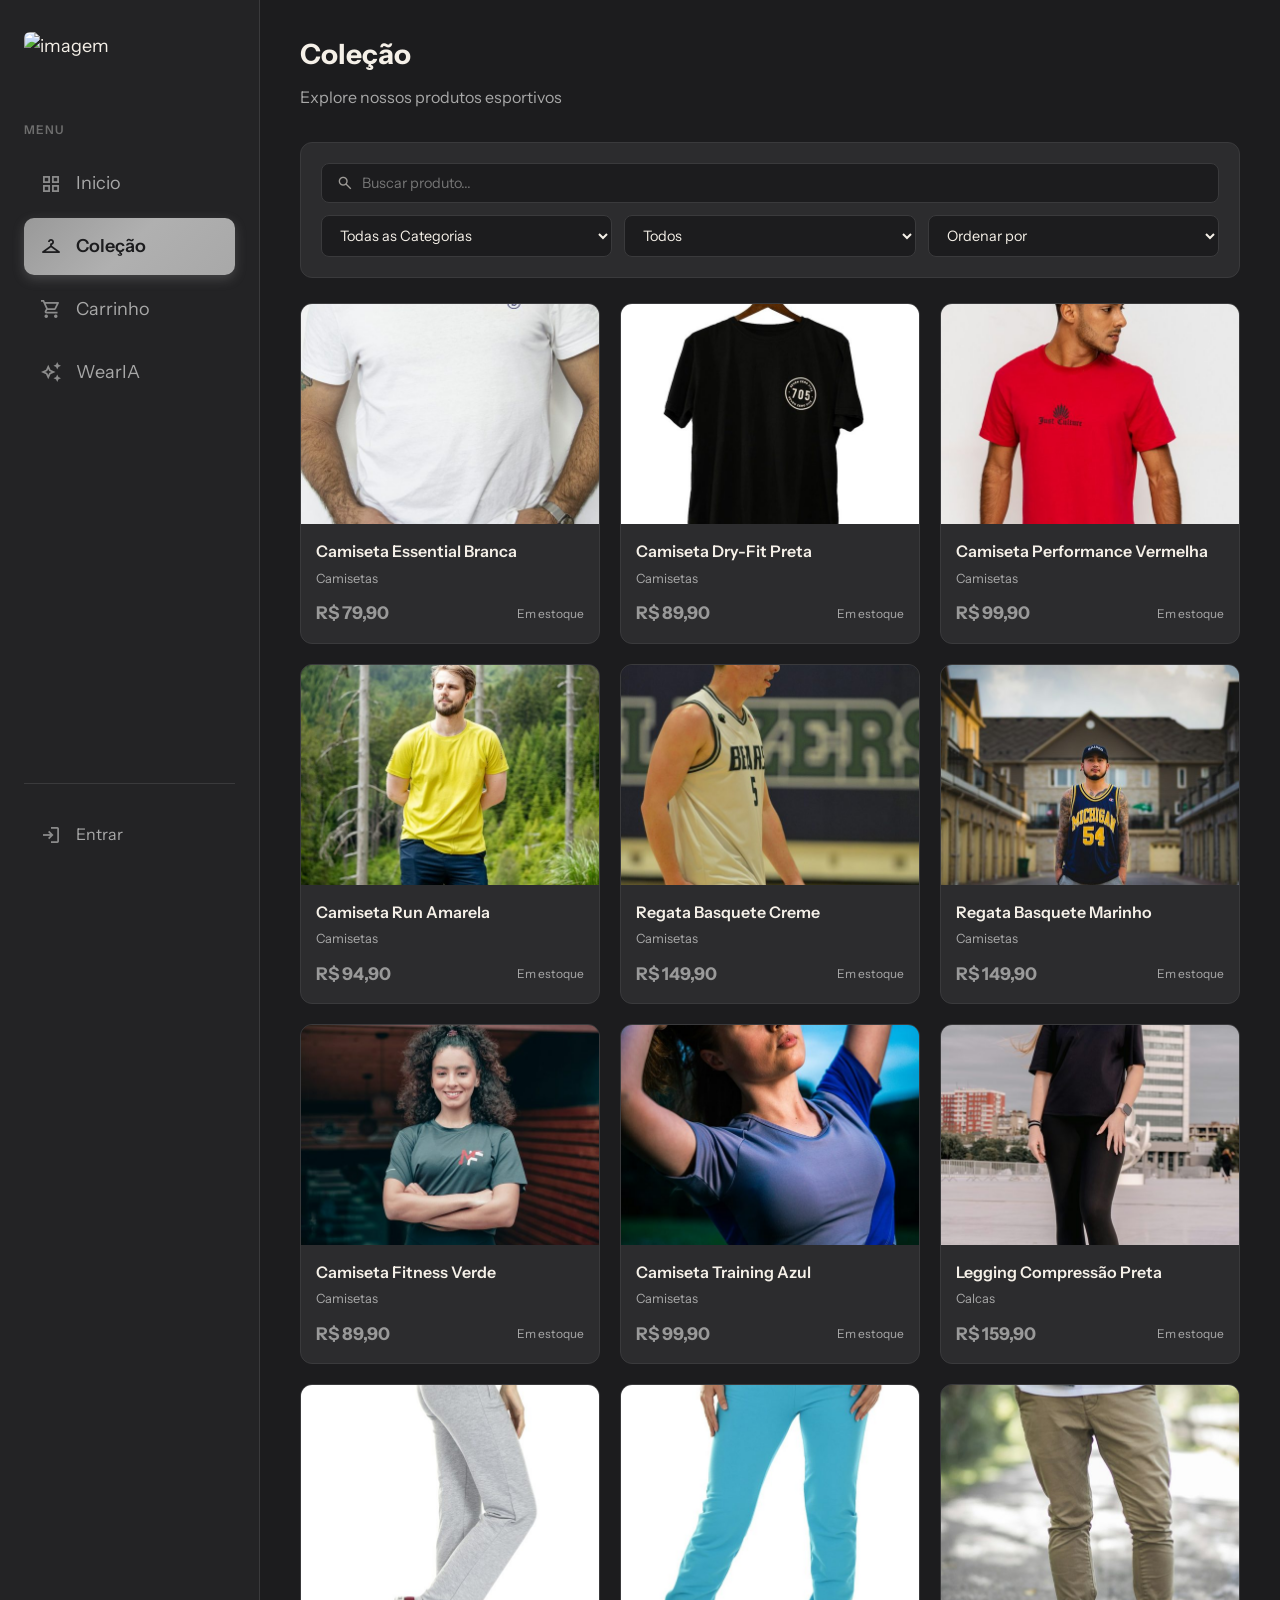
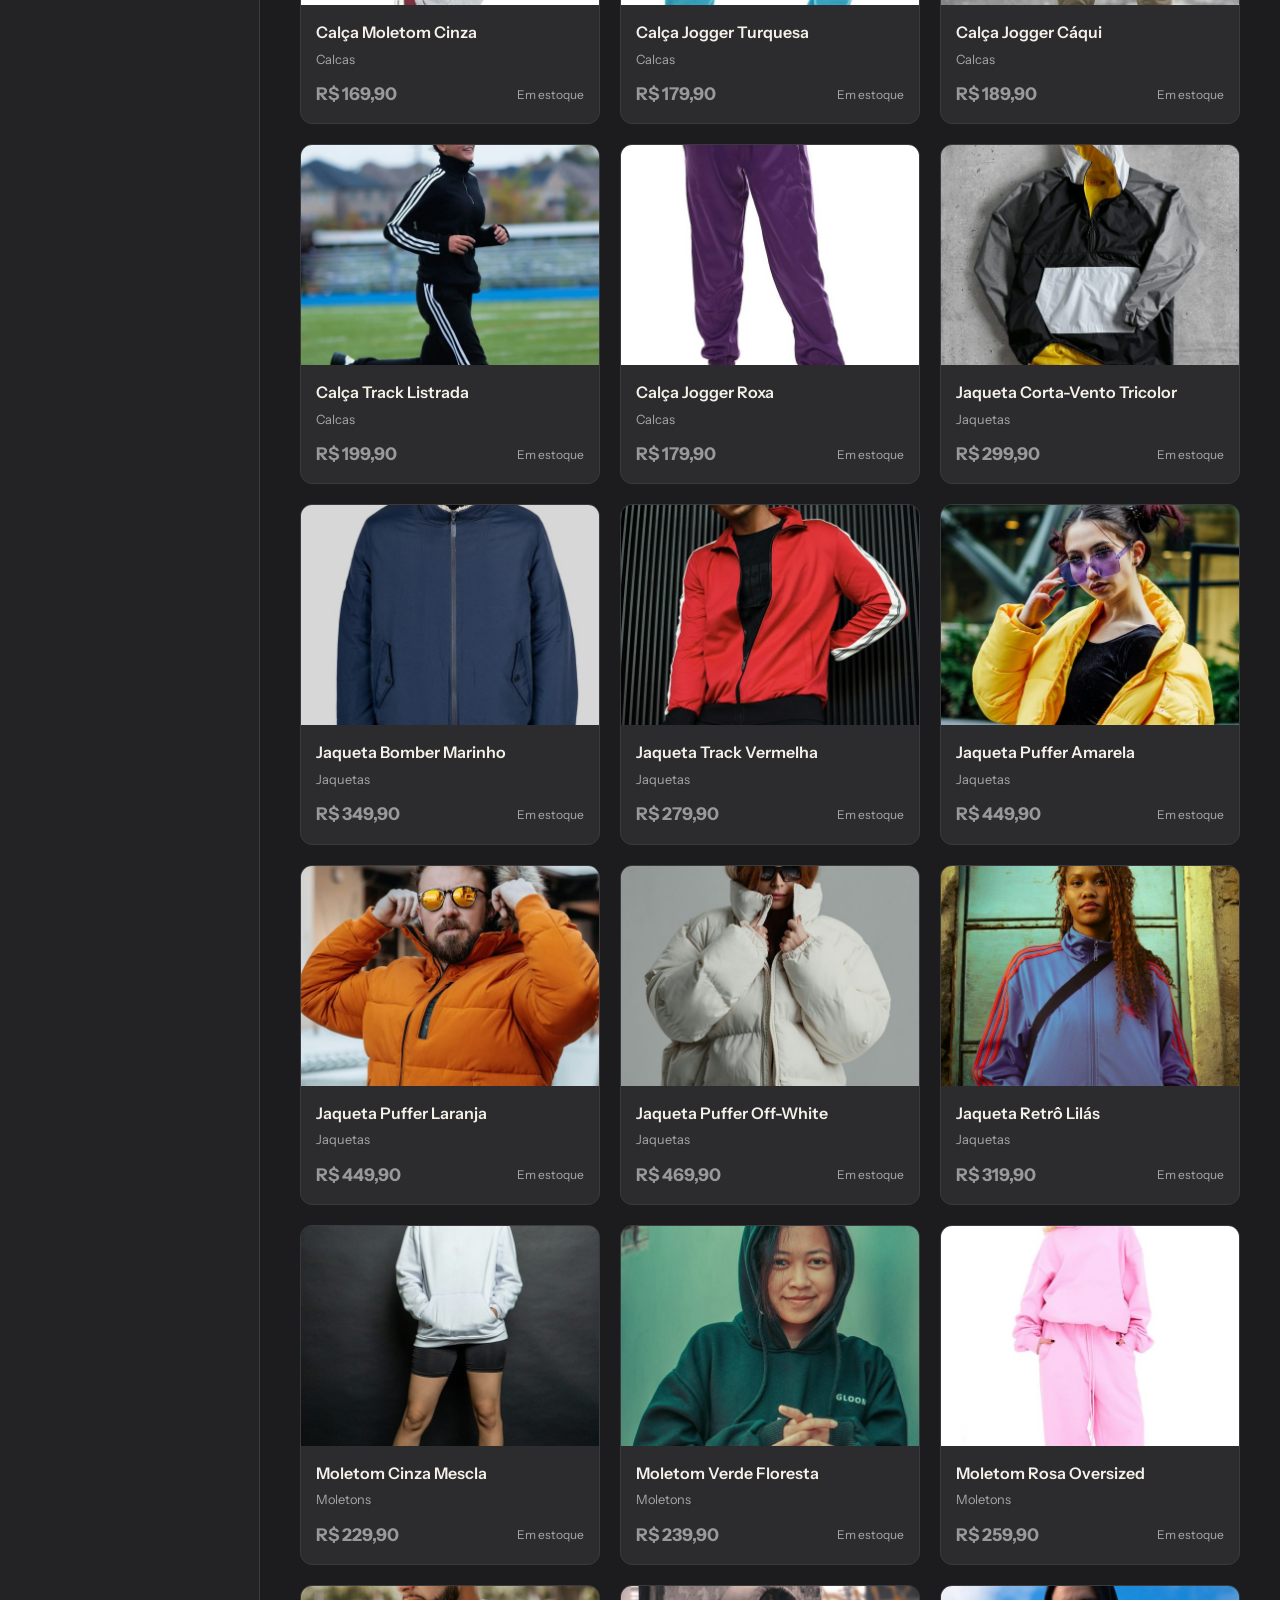
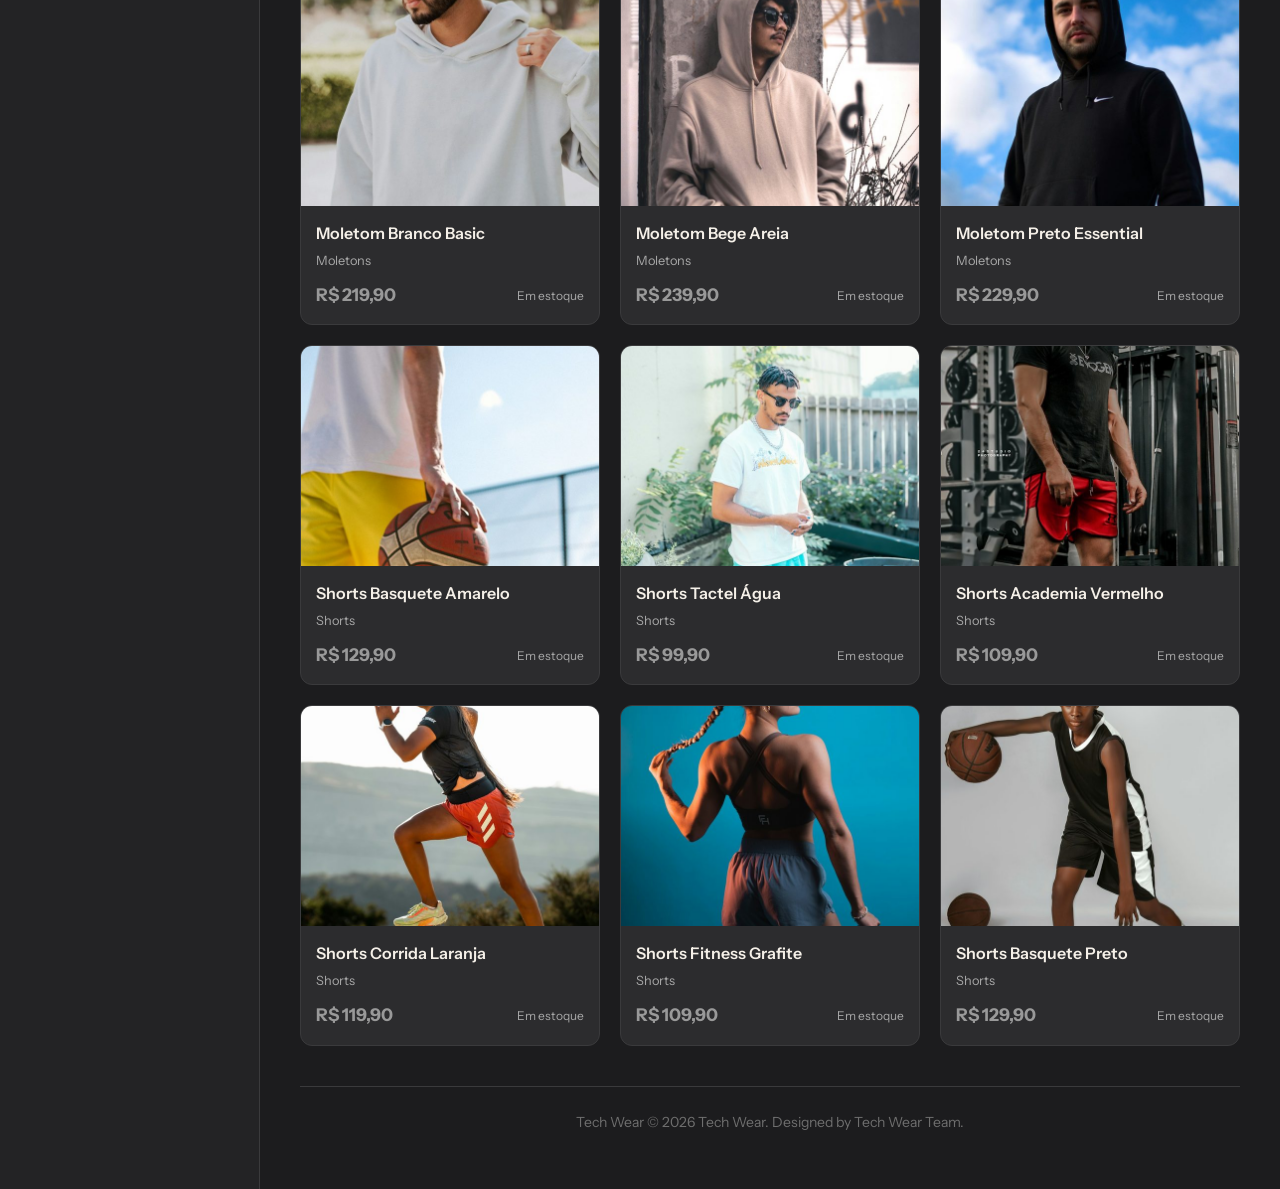
==== commit 9dd2db94: "feat: catálogo de produtos no PostgreSQL com escrita restrita ao admin - GET/POST/PUT/DELETE /api/pr" ====
--- a/admin.html
+++ b/admin.html
@@ -96,6 +96,21 @@
                 </div>
             </div>
 
+            <!-- Catálogo editado só neste navegador, antes de o banco ser a fonte oficial -->
+            <div class="card" id="backupLocalCard" style="display:none;margin-bottom:24px;align-items:center;justify-content:space-between;gap:16px;flex-wrap:wrap;border:1px solid var(--accent-copper);">
+                <div style="display:flex;align-items:center;gap:14px;">
+                    <span class="material-symbols-outlined" style="font-size:24px;color:var(--accent-copper);">cloud_upload</span>
+                    <div>
+                        <div style="font-size:15px;font-weight:700;color:var(--text-primary);">Catálogo editado só neste navegador</div>
+                        <div style="font-size:13px;color:var(--text-secondary);" id="backupLocalInfo"></div>
+                    </div>
+                </div>
+                <div style="display:flex;gap:8px;">
+                    <button class="btn" id="btnDescartarBackup">Descartar</button>
+                    <button class="btn primary" id="btnPublicarBackup">Publicar no banco</button>
+                </div>
+            </div>
+
             <!-- Atalho para Simulador de Frete -->
             <div class="card" style="margin-bottom:24px;display:flex;align-items:center;justify-content:space-between;gap:16px;flex-wrap:wrap;">
                 <div style="display:flex;align-items:center;gap:14px;">
@@ -315,11 +330,7 @@
         </div>
     </div>
 
-    <script src="https://www.gstatic.com/firebasejs/9.23.0/firebase-app-compat.js"></script>
-    <script src="https://www.gstatic.com/firebasejs/9.23.0/firebase-firestore-compat.js"></script>
-    <script src="https://www.gstatic.com/firebasejs/9.23.0/firebase-storage-compat.js"></script>
-    <script src="js/firebase-config.js"></script>
-    <script src="js/firebase-db.js"></script>
+    <script src="js/catalogo-db.js"></script>
     <script src="js/produtos.js"></script>
     <script src="js/templatemo-crypto-script.js"></script>
     <script>
@@ -409,8 +420,8 @@
             TechWearDB.removerProduto(id).then(function() {
                 renderAll();
                 showToast('Produto removido');
-            }).catch(function() {
-                showToast('Erro ao remover produto');
+            }).catch(function(err) {
+                showToast('Erro ao remover produto: ' + err.message);
             });
         };
 
@@ -437,7 +448,7 @@
                     ctx.fillRect(0, 0, w, h);
                     ctx.drawImage(img, 0, 0, w, h);
                     var dataUrl = canvas.toDataURL('image/jpeg', 0.8);
-                    // Gera também um arquivo JPEG para o upload no Firebase Storage
+                    // Gera também um arquivo JPEG (a foto vai ao banco como data URL)
                     var bin = atob(dataUrl.split(',')[1]);
                     var bytes = new Uint8Array(bin.length);
                     for (var i = 0; i < bin.length; i++) bytes[i] = bin.charCodeAt(i);
@@ -581,7 +592,7 @@
                     renderAll();
                     showToast('Produto atualizado!');
                 })
-                .catch(function() { showToast('Erro ao salvar produto'); })
+                .catch(function(err) { showToast('Erro ao salvar produto: ' + err.message); })
                 .then(restaurarBtnEdit, restaurarBtnEdit);
         });
 
@@ -628,7 +639,7 @@
                     renderAll();
                     showToast('Produto adicionado!');
                 })
-                .catch(function() { showToast('Erro ao adicionar produto'); })
+                .catch(function(err) { showToast('Erro ao adicionar produto: ' + err.message); })
                 .then(restaurarBtnAdd, restaurarBtnAdd);
         });
 
@@ -668,7 +679,39 @@
         };
 
         function renderAll() { renderStats(); renderProdutos(); renderPedidos(); renderUsuarios(); }
-        TechWearDB.init(function() { renderAll(); });
+        function renderBackupLocal() {
+            var backup = TechWearDB.getBackupLocal();
+            var card = document.getElementById('backupLocalCard');
+            card.style.display = backup ? 'flex' : 'none';
+            if (backup) {
+                document.getElementById('backupLocalInfo').textContent =
+                    backup.length + ' produtos editados aqui antes de o catálogo ir para o banco. ' +
+                    'Publique para o banco ficar igual a esta lista, ou descarte para usar o catálogo do banco.';
+            }
+        }
+
+        document.getElementById('btnPublicarBackup').addEventListener('click', function() {
+            if (!confirm('O catálogo do banco ficará igual ao deste navegador (produtos fora da lista serão removidos). Continuar?')) return;
+            var btn = this;
+            btn.disabled = true;
+            btn.textContent = 'Publicando...';
+            TechWearDB.publicarBackupLocal()
+                .then(function() {
+                    renderBackupLocal();
+                    renderAll();
+                    showToast('Catálogo publicado no banco!');
+                })
+                .catch(function(err) { showToast('Erro ao publicar: ' + err.message); })
+                .then(function() { btn.disabled = false; btn.textContent = 'Publicar no banco'; });
+        });
+
+        document.getElementById('btnDescartarBackup').addEventListener('click', function() {
+            if (!confirm('Descartar as edições feitas só neste navegador?')) return;
+            TechWearDB.descartarBackupLocal();
+            renderBackupLocal();
+        });
+
+        TechWearDB.init(function() { renderAll(); renderBackupLocal(); });
     })();
     </script>
 </body>
